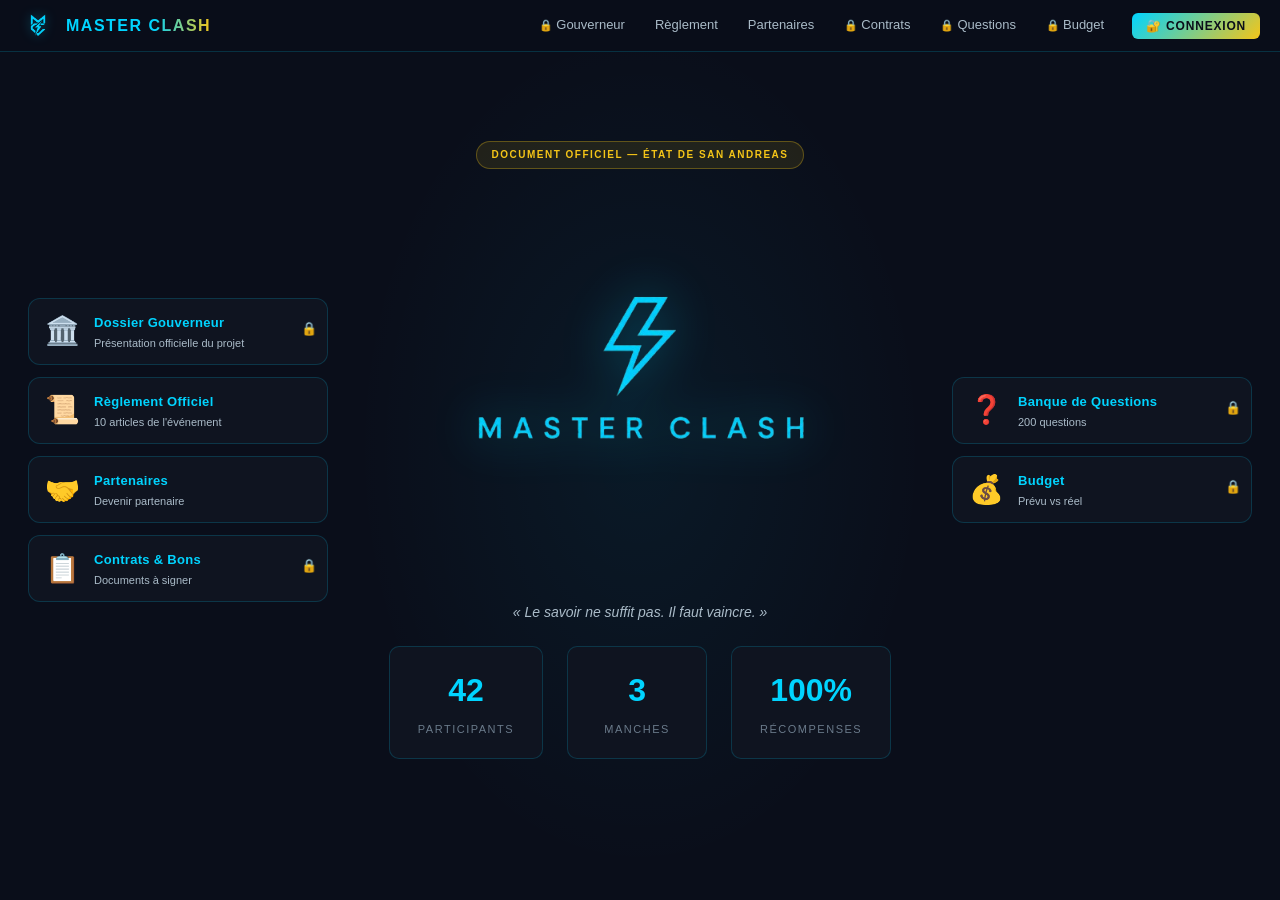
==== index.html @ 02a57318 "feat(firebase): messagerie temps réel via Firestore - firebase-sync.js : helper générique réutilisab" ====
<!DOCTYPE html>
<html lang="fr">
<head>
<meta charset="UTF-8">
<meta name="viewport" content="width=device-width, initial-scale=1.0">
<title>Accueil — MASTER CLASH</title>
<link rel="preconnect" href="https://fonts.googleapis.com">
<link rel="preconnect" href="https://fonts.gstatic.com" crossorigin>
<link href="https://fonts.googleapis.com/css2?family=Montserrat:wght@400;600;700;800&display=swap" rel="stylesheet">
<script src="https://cdnjs.cloudflare.com/ajax/libs/html2canvas/1.4.1/html2canvas.min.js"></script>
<script src="https://cdnjs.cloudflare.com/ajax/libs/jspdf/2.5.1/jspdf.umd.min.js"></script>
<script src="https://cdn.jsdelivr.net/npm/qrcode-generator@1.4.4/qrcode.min.js"></script>
<link rel="stylesheet" href="assets/style.css">
<link rel="icon" type="image/png" sizes="32x32" href="assets/favicon-32x32.png">
<link rel="icon" type="image/png" sizes="16x16" href="assets/favicon-16x16.png">
<link rel="apple-touch-icon" sizes="180x180" href="assets/apple-touch-icon.png">
<link rel="manifest" href="assets/site.webmanifest">
<link rel="shortcut icon" href="assets/favicon.ico">
<script src="https://www.gstatic.com/firebasejs/10.7.1/firebase-app-compat.js"></script>
<script src="https://www.gstatic.com/firebasejs/10.7.1/firebase-firestore-compat.js"></script>
<script src="https://www.gstatic.com/firebasejs/10.7.1/firebase-auth-compat.js"></script>
<script src="assets/firebase-init.js"></script>
<script src="assets/firebase-data.js"></script>
<script src="assets/firebase-sync.js"></script>
<script src="assets/firebase-users.js"></script>
<script src="assets/firebase-messages.js"></script>
</head>
<body data-page="home">
<nav class="nav">
  <a class="nav-logo" href="index.html"><img src="assets/logo-mc.png" alt="Master Clash" class="nav-logo-img"><span class="nav-logo-text">MASTER CLASH</span></a>
  <div class="nav-links">
    <a href="gouverneur.html" class="locked-link" data-section="gouv"><span class="lock-icon">🔒</span>Gouverneur</a>
    <a href="reglement.html">Règlement</a>
    <a href="partenaires.html">Partenaires</a>
    <a href="contrats.html" class="locked-link" data-section="contrats"><span class="lock-icon">🔒</span>Contrats</a>
    <a href="questions.html" class="locked-link" data-section="ques"><span class="lock-icon">🔒</span>Questions</a>
    <a href="budget.html" class="locked-link" data-section="budget"><span class="lock-icon">🔒</span>Budget</a>
    <a href="participants.html" id="nav-participants-link" style="display:none">🎯 Participants</a>
    <a href="profil.html" id="nav-profil-link" style="display:none">👤 Mon profil</a>
    <a href="admin.html" class="locked-link" data-section="admin"><span class="lock-icon">🔧</span>Admin</a>
  </div>
  <div class="nav-user" id="nav-user">
    <button class="nav-msg-btn" id="nav-msg-btn" onclick="openMessageModal()" style="display:none" title="Contacter l'organisateur">📨</button><div class="nav-notif-wrap" id="nav-notif-wrap" style="display:none"><button class="nav-bell" id="nav-bell" onclick="toggleNotifs(event)">🔔<span class="nav-notif-count" id="nav-notif-count">0</span></button><div class="nav-notif-dropdown" id="nav-notif-dropdown"><div class="nav-notif-head"><strong>Notifications</strong><button class="nav-notif-mark" onclick="markAllNotifsRead()">✓ Tout marquer lu</button></div><div class="nav-notif-list" id="nav-notif-list"></div></div></div><button class="nav-login-btn" id="nav-login-btn" onclick="openLoginModal()">🔐 Connexion</button>
    <div class="nav-user-box" id="nav-user-box" style="display:none">
      <img class="nav-avatar" id="nav-avatar" src="" alt="">
      <div class="nav-user-text">
        <div class="nav-username" id="nav-username"></div>
        <div class="nav-userrole" id="nav-userrole"></div>
      </div>
      <button class="nav-logout-btn" onclick="doLogout()" title="Déconnexion">⏻</button>
    </div>
  </div>
</nav>
<main class="home-3col" id="top">
  <aside class="home-side home-side-left">
    <a href="gouverneur.html" class="home-card home-card-h" data-perm="gouv">
      <div class="home-card-icon">🏛️</div>
      <div class="home-card-text">
        <div class="home-card-title">Dossier Gouverneur</div>
        <div class="home-card-desc">Présentation officielle du projet</div>
      </div>
      <div class="home-card-lock" style="display:none">🔒</div>
    </a>
    <a href="reglement.html" class="home-card home-card-h">
      <div class="home-card-icon">📜</div>
      <div class="home-card-text">
        <div class="home-card-title">Règlement Officiel</div>
        <div class="home-card-desc">10 articles de l'événement</div>
      </div>
    </a>
    <a href="partenaires.html" class="home-card home-card-h">
      <div class="home-card-icon">🤝</div>
      <div class="home-card-text">
        <div class="home-card-title">Partenaires</div>
        <div class="home-card-desc">Devenir partenaire</div>
      </div>
    </a>
    <a href="contrats.html" class="home-card home-card-h" data-perm="contrats">
      <div class="home-card-icon">📋</div>
      <div class="home-card-text">
        <div class="home-card-title">Contrats &amp; Bons</div>
        <div class="home-card-desc">Documents à signer</div>
      </div>
      <div class="home-card-lock" style="display:none">🔒</div>
    </a>
  </aside>

  <div class="home-center">
    <div class="hero-badge">Document officiel — État de San Andreas</div>
    <h1 class="hero-wordmark"><img src="assets/logo-wordmark.png" alt="MASTER CLASH"></h1>
    <div class="hero-tagline">« Le savoir ne suffit pas. Il faut vaincre. »</div>
    <div class="hero-stats">
      <div class="stat"><span class="stat-value">42</span><span class="stat-label">Participants</span></div>
      <div class="stat"><span class="stat-value">3</span><span class="stat-label">Manches</span></div>
      <div class="stat"><span class="stat-value">100%</span><span class="stat-label">Récompenses</span></div>
    </div>
  </div>

  <aside class="home-side home-side-right">
    <a href="questions.html" class="home-card home-card-h" data-perm="ques">
      <div class="home-card-icon">❓</div>
      <div class="home-card-text">
        <div class="home-card-title">Banque de Questions</div>
        <div class="home-card-desc">200 questions</div>
      </div>
      <div class="home-card-lock" style="display:none">🔒</div>
    </a>
    <a href="budget.html" class="home-card home-card-h" data-perm="budget">
      <div class="home-card-icon">💰</div>
      <div class="home-card-text">
        <div class="home-card-title">Budget</div>
        <div class="home-card-desc">Prévu vs réel</div>
      </div>
      <div class="home-card-lock" style="display:none">🔒</div>
    </a>
    <a href="participants.html" class="home-card home-card-h" id="home-card-participants" style="display:none">
      <div class="home-card-icon">🎯</div>
      <div class="home-card-text">
        <div class="home-card-title">Participants</div>
        <div class="home-card-desc">Inscriptions &amp; tirage</div>
      </div>
    </a>
    <a href="profil.html" class="home-card home-card-h" id="home-card-profil" style="display:none">
      <div class="home-card-icon">👤</div>
      <div class="home-card-text">
        <div class="home-card-title">Mon profil</div>
        <div class="home-card-desc">Infos &amp; mes contrats</div>
      </div>
    </a>
    <a href="admin.html" class="home-card home-card-h home-card-admin" id="home-card-admin" style="display:none">
      <div class="home-card-icon">🔧</div>
      <div class="home-card-text">
        <div class="home-card-title">Administration</div>
        <div class="home-card-desc">Gestion système</div>
      </div>
    </a>
  </aside>
</main>

<!-- ===== ZONE IMPRESSION (pour contrats validés) ===== -->
<div id="print-area"></div>

<!-- ===== MODAL VIEW (contrat validé) ===== -->
<div class="modal-overlay modal-view" id="view-modal">
  <div class="modal-view-box">
    <div class="modal-view-head">
      <h3 id="view-modal-title">Contrat</h3>
      <div id="view-modal-actions" style="display:flex;gap:6px;flex-wrap:wrap"></div>
    </div>
    <div class="modal-view-content" id="view-modal-content"></div>
  </div>
</div>

<!-- ===== MODAL LOGIN ===== -->
<div class="modal-overlay" id="login-modal">
  <div class="modal" style="max-width:440px">
    <div class="modal-logo"><img src="assets/logo-mc.png" alt="Master Clash"></div>
    <div class="modal-sub">Connexion partenaire</div>
    <h3>Identifiez-vous</h3>
    <p>Saisissez vos identifiants fournis par l'organisateur.</p>
    <form id="login-form" onsubmit="return false" style="text-align:left">
      <label class="auth-label">Nom d'utilisateur</label>
      <input type="text" id="login-username" placeholder="ex: vinewood" autocomplete="off" class="auth-input">
      <label class="auth-label">Mot de passe</label>
      <input type="password" id="login-password" placeholder="••••••••" autocomplete="off" class="auth-input">
      <div class="modal-error" id="login-error"></div>
      <div class="modal-actions">
        <button type="button" class="modal-btn modal-btn-secondary" onclick="closeLoginModal()">Annuler</button>
        <button type="submit" class="modal-btn modal-btn-primary" onclick="doLogin()">Se connecter</button>
      </div>
    </form>
    <div style="margin-top:14px;text-align:center">
      <a href="#" onclick="closeLoginModal();openForgotModal();return false" style="color:#aabbc8;font-size:12px;text-decoration:underline">🔐 Mot de passe oublié ?</a>
    </div>
    <div style="margin-top:14px;padding-top:14px;border-top:1px solid rgba(0,212,255,.15);text-align:center;color:#aabbc8;font-size:13px">
      Pas encore inscrit ?
      <a href="#" onclick="closeLoginModal();openRegisterModal();return false" style="color:#f5c518;font-weight:700;text-decoration:underline;margin-left:6px">Créer un compte</a>
    </div>
  </div>
</div>

<!-- ===== MODAL MOT DE PASSE OUBLIÉ ===== -->
<div class="modal-overlay" id="forgot-modal">
  <div class="modal" style="max-width:460px;text-align:left">
    <div class="modal-logo" style="text-align:center"><img src="assets/logo-mc.png" alt="Master Clash"></div>
    <div class="modal-sub" style="text-align:center">Mot de passe oublié</div>
    <h3 style="text-align:center" id="forgot-title">Étape 1/3</h3>
    <div id="forgot-step-1">
      <p style="text-align:center;color:#aabbc8">Saisissez votre nom d'utilisateur pour récupérer votre mot de passe.</p>
      <label class="auth-label">Nom d'utilisateur</label>
      <input type="text" id="forgot-username" placeholder="ex: vinewood" autocomplete="off" class="auth-input">
    </div>
    <div id="forgot-step-2" style="display:none">
      <p style="text-align:center;color:#aabbc8">Répondez à votre question secrète :</p>
      <div id="forgot-question-display" style="background:#141926;padding:12px;border-radius:8px;border-left:3px solid #f5c518;color:#f5c518;font-style:italic;margin-bottom:12px"></div>
      <label class="auth-label">Votre réponse</label>
      <input type="text" id="forgot-answer" placeholder="Réponse à la question" autocomplete="off" class="auth-input">
    </div>
    <div id="forgot-step-3" style="display:none">
      <p style="text-align:center;color:#00e676">✓ Question vérifiée. Définissez votre nouveau mot de passe :</p>
      <label class="auth-label">Nouveau mot de passe</label>
      <input type="password" id="forgot-newpwd" placeholder="••••••••" autocomplete="off" class="auth-input">
      <label class="auth-label">Confirmer</label>
      <input type="password" id="forgot-newpwd2" placeholder="••••••••" autocomplete="off" class="auth-input">
    </div>
    <div class="modal-error" id="forgot-error"></div>
    <div class="modal-actions">
      <button type="button" class="modal-btn modal-btn-secondary" onclick="closeForgotModal()">Annuler</button>
      <button type="button" class="modal-btn modal-btn-primary" id="forgot-next-btn" onclick="forgotNext()">Continuer →</button>
    </div>
  </div>
</div>

<!-- ===== MODAL INSCRIPTION (auto-inscription partenaire) ===== -->
<div class="modal-overlay" id="register-modal" style="align-items:flex-start;padding:30px 20px;overflow-y:auto">
  <div class="modal" style="max-width:480px;text-align:left">
    <div class="modal-logo" style="text-align:center"><img src="assets/logo-mc.png" alt="Master Clash"></div>
    <div class="modal-sub" style="text-align:center">Inscription partenaire</div>
    <h3 style="text-align:center">Créer mon compte</h3>
    <p style="text-align:center;color:#aabbc8">Renseignez les infos de votre entreprise. Votre compte aura accès au Règlement, aux Partenaires et aux Contrats. Pour des droits supplémentaires, contactez l'organisateur.</p>
    <form id="register-form" onsubmit="return false">
      <label class="auth-label">Nom d'utilisateur (login)</label>
      <input type="text" id="reg-username" placeholder="ex: vinewood" autocomplete="off" class="auth-input">
      <label class="auth-label">Nom de l'entreprise / affiché</label>
      <input type="text" id="reg-displayname" placeholder="ex: Vinewood Salon" autocomplete="off" class="auth-input">
      <label class="auth-label">Mot de passe</label>
      <input type="password" id="reg-password" placeholder="••••••••" autocomplete="off" class="auth-input">
      <label class="auth-label">Confirmer le mot de passe</label>
      <input type="password" id="reg-password2" placeholder="••••••••" autocomplete="off" class="auth-input">
      <label class="auth-label">Avatar (logo entreprise — optionnel)</label>
      <div class="avatar-row">
        <img id="reg-avatar-preview" class="avatar-preview" src="" alt="">
        <input type="file" id="reg-avatar-file" accept="image/*" style="display:none" onchange="handleRegAvatarUpload(event)">
        <button type="button" class="modal-btn modal-btn-secondary" onclick="document.getElementById('reg-avatar-file').click()">📷 Choisir une image</button>
      </div>
      <label class="auth-label">🔐 Question secrète (pour récupérer votre mot de passe)</label>
      <select id="reg-secret-question" class="auth-input">
        <option value="">— Choisissez une question —</option>
        <option value="pet">Quel est le nom de votre premier animal de compagnie ?</option>
        <option value="mother">Quel est le nom de jeune fille de votre mère ?</option>
        <option value="city">Dans quelle ville êtes-vous né(e) ?</option>
        <option value="friend">Quel est le nom de votre meilleur ami d'enfance ?</option>
        <option value="color">Quelle est votre couleur préférée ?</option>
        <option value="car">Quel est le modèle de votre première voiture ?</option>
        <option value="school">Quel était le nom de votre école primaire ?</option>
      </select>
      <label class="auth-label">Réponse (sensible à la casse)</label>
      <input type="text" id="reg-secret-answer" placeholder="Votre réponse" autocomplete="off" class="auth-input">
      <div class="modal-error" id="register-error"></div>
      <div class="modal-actions">
        <button type="button" class="modal-btn modal-btn-secondary" onclick="closeRegisterModal()">Annuler</button>
        <button type="submit" class="modal-btn modal-btn-primary" onclick="doRegister()">Créer le compte</button>
      </div>
    </form>
    <div style="margin-top:14px;padding-top:12px;border-top:1px solid rgba(0,212,255,.15);text-align:center;color:#aabbc8;font-size:12px">
      Déjà inscrit ?
      <a href="#" onclick="closeRegisterModal();openLoginModal();return false" style="color:#00d4ff;font-weight:700;text-decoration:underline;margin-left:6px">Se connecter</a>
    </div>
  </div>
</div>

<!-- ===== MODAL UTILISATEUR (création/édition par admin) ===== -->
<div class="modal-overlay" id="user-modal" style="align-items:flex-start;padding:30px 20px;overflow-y:auto">
  <div class="modal" style="max-width:520px;text-align:left">
    <div class="modal-logo" style="text-align:center"><img src="assets/logo-mc.png" alt="Master Clash"></div>
    <div class="modal-sub" style="text-align:center" id="user-modal-sub">Créer un utilisateur</div>
    <h3 id="user-modal-title" style="text-align:center">Nouvel utilisateur</h3>
    <form id="user-form" onsubmit="return false">
      <label class="auth-label">Nom d'utilisateur (login)</label>
      <input type="text" id="user-username" placeholder="ex: vinewood" autocomplete="off" class="auth-input">
      <label class="auth-label">Nom affiché (entreprise / personne)</label>
      <input type="text" id="user-displayname" placeholder="ex: Vinewood Salon" autocomplete="off" class="auth-input">
      <label class="auth-label" id="user-pw-label">Mot de passe</label>
      <div style="display:flex;gap:6px;align-items:stretch">
        <input type="text" id="user-password" placeholder="Mot de passe (visible)" autocomplete="off" class="auth-input" style="flex:1">
        <button type="button" class="modal-btn modal-btn-secondary" style="padding:0 14px;flex:0" onclick="generateRandomPassword()" title="Générer un nouveau mot de passe aléatoire">🎲 Générer</button>
      </div>
      <label class="auth-label">Avatar (image au choix)</label>
      <div class="avatar-row">
        <img id="user-avatar-preview" class="avatar-preview" src="" alt="">
        <input type="file" id="user-avatar-file" accept="image/*" style="display:none" onchange="handleAvatarUpload(event)">
        <button type="button" class="modal-btn modal-btn-secondary" onclick="document.getElementById('user-avatar-file').click()">📷 Choisir une image</button>
        <button type="button" class="modal-btn modal-btn-secondary" onclick="clearAvatarPreview()">✕</button>
      </div>
      <label class="auth-label">Rôle &amp; permissions</label>
      <div style="background:#141926;padding:12px;border-radius:8px;border:1px solid rgba(0,212,255,.15)">
        <label class="perm-line"><input type="checkbox" id="user-isadmin"> <strong style="color:#f5c518">👑 Compte ADMIN (tous les droits)</strong></label>
        <div style="margin:10px 0 6px;font-size:11px;color:#6a7a8a;text-transform:uppercase;letter-spacing:1px">Sections accessibles</div>
        <label class="perm-line"><input type="checkbox" class="perm-cb" data-perm="regl" checked> Règlement</label>
        <label class="perm-line"><input type="checkbox" class="perm-cb" data-perm="part" checked> Partenaires</label>
        <label class="perm-line"><input type="checkbox" class="perm-cb" data-perm="contrats" checked> Contrats (consultation &amp; signature)</label>
        <label class="perm-line"><input type="checkbox" class="perm-cb" data-perm="gouv"> Dossier Gouverneur</label>
        <label class="perm-line"><input type="checkbox" class="perm-cb" data-perm="ques"> Banque de Questions</label>
        <label class="perm-line"><input type="checkbox" class="perm-cb" data-perm="budget"> Budget</label>
        <label class="perm-line"><input type="checkbox" class="perm-cb" data-perm="bons"> Bons Officiels</label>
        <div style="margin:10px 0 6px;font-size:11px;color:#6a7a8a;text-transform:uppercase;letter-spacing:1px">Actions privilégiées</div>
        <label class="perm-line"><input type="checkbox" class="perm-cb" data-perm="validate"> Valider les contrats (signature organisateur)</label>
        <label class="perm-line"><input type="checkbox" class="perm-cb" data-perm="all_contracts"> Voir TOUS les contrats des partenaires</label>
        <label class="perm-line"><input type="checkbox" class="perm-cb" data-perm="print"> Imprimer / télécharger PNG</label>
      </div>
      <div class="modal-error" id="user-error"></div>
      <div class="modal-actions">
        <button type="button" class="modal-btn modal-btn-secondary" onclick="closeUserModal()">Annuler</button>
        <button type="submit" class="modal-btn modal-btn-primary" onclick="saveUserFromModal()">Enregistrer</button>
      </div>
    </form>
  </div>
</div>

<!-- ===== MODAL PARTICIPANT (création/édition) ===== -->
<div class="modal-overlay" id="participant-modal" style="align-items:flex-start;padding:30px 20px;overflow-y:auto">
  <div class="modal" style="max-width:520px;text-align:left">
    <div class="modal-logo" style="text-align:center"><img src="assets/logo-mc.png" alt="Master Clash"></div>
    <div class="modal-sub" style="text-align:center" id="part-modal-sub">Inscription au quiz</div>
    <h3 style="text-align:center" id="part-modal-title">Nouveau participant</h3>
    <p style="text-align:center;color:#aabbc8;font-size:13px">Renseignez vos informations <strong style="color:#f5c518">in-game</strong>. Aucune information IRL n'est demandée — immersion totale.</p>

    <label class="auth-label">🎮 ID en jeu</label>
    <input type="text" id="part-ingameid" class="auth-input" placeholder="ex: 1234" autocomplete="off">
    <div style="display:flex;gap:10px;flex-wrap:wrap">
      <div style="flex:1;min-width:160px">
        <label class="auth-label">Prénom (in-game)</label>
        <input type="text" id="part-firstname" class="auth-input" placeholder="Prénom RP" autocomplete="off">
      </div>
      <div style="flex:1;min-width:160px">
        <label class="auth-label">Nom (in-game)</label>
        <input type="text" id="part-lastname" class="auth-input" placeholder="Nom RP" autocomplete="off">
      </div>
    </div>
    <label class="auth-label">📞 Téléphone (in-game) <span style="color:#6a7a8a;font-weight:400;text-transform:none;letter-spacing:0">— format obligatoire : XXX-XXXX</span></label>
    <input type="text" id="part-phone" class="auth-input" placeholder="123-4567" autocomplete="off" maxlength="8">
    <label class="auth-label">💳 IBAN (in-game) — pour récompenses</label>
    <input type="text" id="part-iban" class="auth-input" placeholder="ex: FR76..." autocomplete="off">

    <div id="part-admin-section" style="display:none;margin-top:14px;padding-top:14px;border-top:1px solid rgba(0,212,255,.15)">
      <label class="auth-label">⚙ Statut (admin uniquement)</label>
      <select id="part-status" class="auth-input">
        <option value="pending">⏳ En attente de validation</option>
        <option value="confirmed">✓ Confirmé (tirable)</option>
        <option value="absent">✕ Absent</option>
        <option value="qualified">🏆 Qualifié</option>
      </select>
      <label class="auth-label">📝 Notes (admin)</label>
      <textarea id="part-notes" class="auth-input" placeholder="Notes internes..." style="min-height:60px;resize:vertical;font-family:inherit"></textarea>
    </div>
    <div class="modal-error" id="part-error"></div>
    <div class="modal-actions">
      <button type="button" class="modal-btn modal-btn-secondary" onclick="closeParticipantModal()">Annuler</button>
      <button type="button" class="modal-btn modal-btn-primary" onclick="saveParticipant()">Valider mon inscription</button>
    </div>
  </div>
</div>

<!-- ===== MODAL MESSAGERIE ===== -->
<div class="modal-overlay" id="message-modal" style="align-items:flex-start;padding:30px 20px;overflow-y:auto">
  <div class="modal" style="max-width:520px;text-align:left">
    <div class="modal-logo" style="text-align:center"><img src="assets/logo-mc.png" alt="Master Clash"></div>
    <div class="modal-sub" style="text-align:center">Contacter l'organisateur</div>
    <h3 style="text-align:center">📨 Nouveau message</h3>
    <p style="text-align:center;color:#aabbc8;font-size:13px">Posez votre question ou faites une demande à BoulaTV.</p>
    <label class="auth-label">Sujet</label>
    <input type="text" id="msg-subject" placeholder="ex: Question sur mon contrat" autocomplete="off" class="auth-input">
    <label class="auth-label">Message</label>
    <textarea id="msg-body" placeholder="Tapez votre message..." class="auth-input" style="min-height:120px;resize:vertical;font-family:inherit"></textarea>
    <div class="modal-error" id="msg-error"></div>
    <div class="modal-actions">
      <button type="button" class="modal-btn modal-btn-secondary" onclick="closeMessageModal()">Annuler</button>
      <button type="button" class="modal-btn modal-btn-primary" onclick="sendMessage()">📨 Envoyer</button>
    </div>
  </div>
</div>

<!-- ===== MODAL BOÎTE DE RÉCEPTION (liste threads) ===== -->
<div class="modal-overlay" id="inbox-modal" style="align-items:flex-start;padding:30px 20px;overflow-y:auto">
  <div class="modal" style="max-width:600px;text-align:left">
    <div class="modal-logo" style="text-align:center"><img src="assets/logo-mc.png" alt="Master Clash"></div>
    <div class="modal-sub" style="text-align:center">📬 Messagerie</div>
    <h3 style="text-align:center">Mes conversations</h3>
    <div id="inbox-list" style="max-height:50vh;overflow-y:auto;margin:14px 0"></div>
    <div class="modal-actions">
      <button type="button" class="modal-btn modal-btn-secondary" onclick="closeInboxModal()">Fermer</button>
      <button type="button" class="modal-btn modal-btn-primary" id="inbox-new-btn" onclick="closeInboxModal();openComposeModal()">📨 Nouveau message</button>
    </div>
  </div>
</div>

<!-- ===== MODAL CONVERSATION (thread bidirectionnel) ===== -->
<div class="modal-overlay" id="msg-view-modal" style="align-items:flex-start;padding:30px 20px;overflow-y:auto">
  <div class="modal" style="max-width:620px;text-align:left">
    <div class="modal-logo" style="text-align:center"><img src="assets/logo-mc.png" alt="Master Clash"></div>
    <div class="modal-sub" style="text-align:center" id="msg-view-from">Conversation</div>
    <h3 style="text-align:center" id="msg-view-subject">Sujet</h3>
    <p style="color:#6a7a8a;font-size:11px;text-align:center;letter-spacing:1px;margin-bottom:14px" id="msg-view-date"></p>
    <div id="msg-view-body" style="background:#0f1420;padding:16px;border-radius:8px;border:1px solid rgba(0,212,255,.15);max-height:45vh;overflow-y:auto;margin-bottom:12px"></div>
    <label class="auth-label">✍ Votre réponse</label>
    <textarea id="msg-reply-body" class="auth-input" placeholder="Tapez votre réponse..." style="min-height:80px;resize:vertical;font-family:inherit"></textarea>
    <div class="modal-error" id="msg-reply-error"></div>
    <div class="modal-actions">
      <button type="button" class="modal-btn modal-btn-secondary" onclick="closeMsgViewModal()">Fermer</button>
      <button type="button" class="modal-btn modal-btn-primary" onclick="sendReply()">📨 Envoyer la réponse</button>
    </div>
  </div>
</div>
</div>

<!-- ===== MODAL QR CODE ===== -->
<div class="modal-overlay" id="qr-modal">
  <div class="modal" style="max-width:380px">
    <div class="modal-logo"><img src="assets/logo-mc.png" alt="Master Clash"></div>
    <div class="modal-sub">Contrat à scanner</div>
    <h3 id="qr-modal-title">QR Code du contrat</h3>
    <div id="qr-modal-canvas" style="display:flex;justify-content:center;background:#fff;padding:18px;border-radius:10px;margin:12px 0"></div>
    <p id="qr-modal-url" style="font-size:11px;color:#aabbc8;word-break:break-all;font-family:monospace;text-align:center;background:#141926;padding:8px;border-radius:6px;border:1px solid rgba(0,212,255,.18)"></p>
    <div class="modal-actions">
      <button type="button" class="modal-btn modal-btn-secondary" onclick="closeQrModal()">Fermer</button>
      <button type="button" class="modal-btn modal-btn-primary" onclick="downloadQrPng()">⬇ Télécharger PNG</button>
    </div>
  </div>
</div>

<!-- ===== MODE PRÉSENTATION PLEIN ÉCRAN ===== -->
<div class="present-overlay" id="present-overlay">
  <div class="present-bar">
    <div class="present-bar-title">
      <div class="pbt-icon" id="present-icon">📄</div>
      <div class="pbt-text">
        <strong id="present-title">Contrat</strong>
        <span id="present-subtitle">Mode présentation</span>
      </div>
    </div>
    <div class="present-bar-actions">
      <button class="present-close" onclick="closePresent()">✕ Quitter</button>
    </div>
  </div>
  <div class="present-content" id="present-content"></div>
</div>

<!-- ===== MODAL DIALOGUE UNIVERSEL (alert/confirm/prompt custom) ===== -->
<div class="modal-overlay" id="dlg-modal">
  <div class="modal" style="max-width:460px">
    <div class="modal-logo" id="dlg-icon"><img src="assets/logo-mc.png" alt="Master Clash"></div>
    <div class="modal-sub" id="dlg-title">Information</div>
    <p id="dlg-msg" style="white-space:pre-wrap"></p>
    <input type="text" id="dlg-input" style="display:none;width:100%;padding:12px 14px;background:#141926;border:1px solid rgba(0,212,255,.3);border-radius:8px;color:#dce4f0;font-size:16px;font-family:inherit;letter-spacing:1.5px;text-align:center;outline:none;margin-bottom:6px" autocomplete="off">
    <div class="modal-error" id="dlg-error"></div>
    <div class="modal-actions">
      <button type="button" class="modal-btn modal-btn-secondary" id="dlg-cancel">Annuler</button>
      <button type="button" class="modal-btn modal-btn-primary" id="dlg-ok">Valider</button>
    </div>
  </div>
</div>

<!-- ===== MODAL CODE ===== -->
<div class="modal-overlay" id="mc-modal">
  <div class="modal" role="dialog" aria-modal="true" aria-labelledby="mc-modal-title">
    <div class="modal-logo"><img src="assets/logo-mc.png" alt="Master Clash"></div>
    <div class="modal-sub">Accès restreint</div>
    <h3 id="mc-modal-title">Code requis</h3>
    <p>Cette section est protégée. Saisissez le code d'accès pour continuer.</p>
    <form id="mc-code-form" onsubmit="return false">
      <input type="password" id="mc-code-input" placeholder="••••••••" autocomplete="off" maxlength="32" inputmode="text">
      <div class="modal-error" id="mc-code-error"></div>
      <div class="modal-actions">
        <button type="button" class="modal-btn modal-btn-secondary" id="mc-code-cancel">Annuler</button>
        <button type="submit" class="modal-btn modal-btn-primary" id="mc-code-submit">Accéder</button>
      </div>
    </form>
  </div>
</div>

<script src="assets/default_templates.js"></script>
<script src="assets/app.js"></script>
</body>
</html>
---- assets/style.css ----
*{box-sizing:border-box;margin:0;padding:0}
html{scroll-behavior:smooth;scroll-padding-top:60px}
body{font-family:'Segoe UI',Tahoma,sans-serif;background:#0a0e1a;color:#dce4f0;line-height:1.6;font-size:15px;-webkit-font-smoothing:antialiased}
a{color:#00d4ff;text-decoration:none}
a:hover{color:#f5c518}

/* NAV */
.nav{position:fixed;top:0;left:0;right:0;min-height:52px;background:rgba(10,14,26,.88);backdrop-filter:blur(10px);-webkit-backdrop-filter:blur(10px);border-bottom:1px solid rgba(0,212,255,.18);z-index:1000;display:flex;align-items:center;padding:0 20px;gap:10px;flex-wrap:wrap}
.nav-logo{display:flex;align-items:center;gap:10px;text-decoration:none;font-weight:700;color:#00d4ff;font-size:16px;margin-right:auto;letter-spacing:1.5px;cursor:pointer;transition:opacity .2s}
.nav-logo:hover{opacity:.85;color:#00d4ff}
.nav-logo span{color:#f5c518}
.nav-logo-img{height:36px;width:auto;display:block;filter:drop-shadow(0 0 6px rgba(0,212,255,.35));transition:filter .2s,transform .2s}
.nav-logo:hover .nav-logo-img{filter:drop-shadow(0 0 10px rgba(0,212,255,.7));transform:scale(1.05)}
.nav-logo-text{font-weight:800;background:linear-gradient(90deg,#00d4ff 0%,#00d4ff 60%,#f5c518 100%);-webkit-background-clip:text;background-clip:text;color:transparent;-webkit-text-fill-color:transparent}
.nav-links{display:flex;gap:6px;flex-wrap:wrap}
.nav-links a{padding:7px 12px;border-radius:6px;font-size:13px;color:#aabbc8;font-weight:500;transition:all .2s}
.nav-links a:hover{background:rgba(0,212,255,.1);color:#00d4ff}
.admin-notif-badge{display:inline-block;background:#ff4757;color:#fff;font-size:10px;font-weight:800;padding:2px 7px;border-radius:10px;margin-left:6px;min-width:18px;text-align:center;animation:notif-pulse 2s ease-in-out infinite}
@keyframes notif-pulse{0%,100%{box-shadow:0 0 0 0 rgba(255,71,87,.6)}50%{box-shadow:0 0 0 6px rgba(255,71,87,0)}}
.nav-user{display:flex;align-items:center;gap:8px;margin-left:6px}
.nav-login-btn{padding:6px 14px;background:linear-gradient(135deg,#00d4ff 0%,#f5c518 100%);color:#0a0e1a;border:none;border-radius:6px;font-weight:700;font-size:12px;letter-spacing:.8px;cursor:pointer;font-family:inherit;text-transform:uppercase}
.nav-login-btn:hover{transform:translateY(-1px);box-shadow:0 4px 12px rgba(0,212,255,.35)}
.nav-user-box{display:flex;align-items:center;gap:8px;background:#141926;border:1px solid rgba(0,212,255,.25);border-radius:30px;padding:4px 10px 4px 4px}
.nav-avatar{width:32px;height:32px;border-radius:50%;object-fit:cover;background:#0f1420;border:1px solid rgba(0,212,255,.4)}
.nav-user-text{display:flex;flex-direction:column;line-height:1.1}
.nav-username{color:#dce4f0;font-size:12px;font-weight:700}
.nav-userrole{color:#6a7a8a;font-size:9px;text-transform:uppercase;letter-spacing:.8px}
.nav-userrole.admin{color:#f5c518}
.nav-logout-btn{width:26px;height:26px;border-radius:50%;background:transparent;border:1px solid rgba(255,71,87,.4);color:#ff4757;cursor:pointer;font-size:14px;font-family:inherit;font-weight:700;padding:0;display:flex;align-items:center;justify-content:center}
.nav-logout-btn:hover{background:rgba(255,71,87,.15);border-color:#ff4757}

/* AUTH inputs */
.auth-label{display:block;font-size:11px;color:#aabbc8;text-transform:uppercase;letter-spacing:1px;margin:14px 0 4px;font-weight:600}
.auth-input{width:100%;padding:10px 14px;background:#141926;border:1px solid rgba(0,212,255,.25);border-radius:8px;color:#dce4f0;font-size:14px;font-family:inherit;outline:none;box-sizing:border-box}
.auth-input:focus{border-color:#00d4ff;box-shadow:0 0 0 3px rgba(0,212,255,.15)}
.avatar-row{display:flex;align-items:center;gap:10px;margin-top:6px;flex-wrap:wrap}
.avatar-preview{width:60px;height:60px;border-radius:50%;object-fit:cover;background:#141926;border:2px dashed rgba(0,212,255,.3)}
.perm-line{display:flex;align-items:center;gap:8px;font-size:13px;color:#dce4f0;cursor:pointer;padding:5px 0;font-family:inherit}
.perm-line input[type=checkbox]{width:16px;height:16px;cursor:pointer;accent-color:#00d4ff}

/* USERS LIST (admin) */
.users-list{display:flex;flex-direction:column;gap:10px}
.user-item{display:flex;align-items:center;gap:12px;background:#141926;border:1px solid rgba(0,212,255,.18);border-radius:10px;padding:12px}
.user-item.admin-item{border-left:3px solid #f5c518}
.user-item-avatar{width:44px;height:44px;border-radius:50%;object-fit:cover;background:#0f1420;border:1px solid rgba(0,212,255,.4);flex-shrink:0}
.user-item-info{flex:1;min-width:0}
.user-item-name{font-weight:700;color:#dce4f0;font-size:14px}
.user-item-login{color:#6a7a8a;font-size:11px;letter-spacing:.5px;font-family:'Courier New',monospace}
.user-item-perms{font-size:10px;color:#00d4ff;margin-top:3px;letter-spacing:.3px}
.user-item-perms.admin{color:#f5c518;font-weight:700}
.user-item-actions{display:flex;gap:5px;flex-wrap:wrap}
.user-item-btn{padding:5px 9px;border-radius:5px;font-size:10px;font-weight:700;letter-spacing:.5px;cursor:pointer;font-family:inherit;text-transform:uppercase;border:1px solid;background:transparent}
.user-item-btn.edit{color:#00d4ff;border-color:rgba(0,212,255,.4)}
.user-item-btn.edit:hover{background:rgba(0,212,255,.12)}
.user-item-btn.del{color:#ff4757;border-color:rgba(255,71,87,.4)}
.user-item-btn.del:hover{background:rgba(255,71,87,.12)}

@media(max-width:900px){
  .nav-user{margin-left:0;justify-content:center;width:100%;border-top:1px solid rgba(0,212,255,.1);padding-top:6px}
}

/* HERO */
.hero{padding:100px 20px 60px;text-align:center;background:radial-gradient(ellipse at center,rgba(0,212,255,.08) 0%,transparent 70%);border-bottom:1px solid rgba(0,212,255,.12)}
.hero-badge{display:inline-block;padding:6px 14px;background:rgba(245,197,24,.1);border:1px solid rgba(245,197,24,.3);border-radius:20px;font-size:11px;color:#f5c518;letter-spacing:1.5px;text-transform:uppercase;margin-bottom:24px;font-weight:600}
.hero h1{font-size:clamp(36px,8vw,72px);font-weight:800;letter-spacing:3px;margin-bottom:16px;background:linear-gradient(135deg,#00d4ff 0%,#f5c518 100%);-webkit-background-clip:text;background-clip:text;-webkit-text-fill-color:transparent;color:transparent}
.hero-wordmark{margin:0 0 20px;text-align:center;line-height:0}
.hero-wordmark img{max-width:min(640px,90%);width:100%;height:auto;filter:drop-shadow(0 0 24px rgba(0,212,255,.35))}
.hero-tagline{color:#aabbc8;font-size:18px;font-style:italic;margin-bottom:40px}
.hero-stats{display:flex;justify-content:center;gap:30px;flex-wrap:wrap}
.stat{padding:18px 28px;background:#0f1420;border:1px solid rgba(0,212,255,.18);border-radius:10px;min-width:140px}
.stat-value{font-size:32px;font-weight:700;color:#00d4ff;display:block}
.stat-label{font-size:11px;color:#6a7a8a;text-transform:uppercase;letter-spacing:1.5px;margin-top:4px}

/* SECTIONS */
section{padding:60px 20px;max-width:1200px;margin:0 auto}
.section-title{font-size:28px;font-weight:700;color:#00d4ff;margin-bottom:8px;display:flex;align-items:center;gap:12px}
.section-title::before{content:"";display:inline-block;width:4px;height:28px;background:linear-gradient(180deg,#00d4ff,#f5c518);border-radius:2px}
.section-subtitle{color:#6a7a8a;font-size:13px;text-transform:uppercase;letter-spacing:2px;margin-bottom:36px}
h3{font-size:20px;color:#f5c518;margin:32px 0 14px;font-weight:600}
h4{font-size:16px;color:#00d4ff;margin:20px 0 10px;font-weight:600}
p{margin-bottom:14px;color:#dce4f0}
ul,ol{margin:0 0 14px 20px;color:#dce4f0}
li{margin-bottom:6px}
strong{color:#f5c518}

/* CARDS */
.card{background:#0f1420;border:1px solid rgba(0,212,255,.18);border-left:3px solid #00d4ff;border-radius:10px;padding:22px;margin-bottom:18px}
.card-yellow{border-left-color:#f5c518}
.card-red{border-left-color:#ff4757}

/* TABLES */
.table-wrap{overflow-x:auto;margin:18px 0;border-radius:10px;border:1px solid rgba(0,212,255,.18)}
table{width:100%;border-collapse:collapse;background:#0f1420;font-size:14px}
th{background:#141926;color:#00d4ff;text-align:left;padding:12px 14px;font-weight:600;font-size:13px;text-transform:uppercase;letter-spacing:.5px;border-bottom:2px solid rgba(0,212,255,.3)}
td{padding:11px 14px;border-bottom:1px solid rgba(0,212,255,.08);color:#dce4f0}
tr:last-child td{border-bottom:none}
tr:hover td{background:rgba(0,212,255,.04)}
.total-row td{background:rgba(245,197,24,.08)!important;font-weight:700;color:#f5c518;border-top:2px solid rgba(245,197,24,.3)}

/* GRID 2 col */
.grid-2{display:grid;grid-template-columns:repeat(auto-fit,minmax(280px,1fr));gap:18px;margin:18px 0}
.grid-3{display:grid;grid-template-columns:repeat(auto-fit,minmax(240px,1fr));gap:18px;margin:18px 0}

/* QUESTIONS */
.q-subnav{position:sticky;top:52px;background:rgba(15,20,32,.95);backdrop-filter:blur(8px);-webkit-backdrop-filter:blur(8px);padding:12px 0;margin-bottom:24px;border-bottom:1px solid rgba(0,212,255,.15);z-index:90;overflow-x:auto;white-space:nowrap}
.q-subnav-inner{display:inline-flex;gap:8px;padding:0 4px}
.q-subnav a{padding:8px 16px;border-radius:6px;font-size:13px;font-weight:500;background:#141926;border:1px solid rgba(0,212,255,.18);color:#aabbc8;transition:all .2s}
.q-subnav a:hover{background:rgba(0,212,255,.1);color:#00d4ff;border-color:#00d4ff}

.q-card{background:#0f1420;border:1px solid rgba(0,212,255,.15);border-radius:10px;padding:16px 18px;margin-bottom:12px;border-left:3px solid #00d4ff}
.q-card.easy{border-left-color:#00e676}
.q-card.medium{border-left-color:#ffab40}
.q-card.hard{border-left-color:#ff6b6b}
.q-card.blind{border-left-color:#b39ddb}
.q-head{display:flex;flex-wrap:wrap;align-items:center;gap:8px;margin-bottom:10px;font-size:12px}
.q-num{font-weight:700;color:#dce4f0;letter-spacing:.5px}
.q-cat{font-style:italic;color:#6a7a8a;flex:1;min-width:120px}
.badge{display:inline-block;padding:3px 9px;border-radius:12px;font-size:10px;font-weight:700;letter-spacing:.8px;text-transform:uppercase}
.b-qcm{background:rgba(0,212,255,.15);color:#00d4ff;border:1px solid rgba(0,212,255,.3)}
.b-libre{background:rgba(245,197,24,.12);color:#f5c518;border:1px solid rgba(245,197,24,.3)}
.b-blind{background:rgba(179,157,219,.15);color:#b39ddb;border:1px solid rgba(179,157,219,.3)}
.b-pts-1{background:rgba(0,230,118,.12);color:#00e676;border:1px solid rgba(0,230,118,.3)}
.b-pts-2{background:rgba(255,171,64,.12);color:#ffab40;border:1px solid rgba(255,171,64,.3)}
.b-pts-3{background:rgba(255,107,107,.12);color:#ff6b6b;border:1px solid rgba(255,107,107,.3)}
.b-pts-v{background:rgba(179,157,219,.15);color:#b39ddb;border:1px solid rgba(179,157,219,.3)}
.q-text{font-weight:600;color:#dce4f0;margin-bottom:10px;font-size:15px}
.q-choices{list-style:none;margin:0;padding:0;display:grid;grid-template-columns:repeat(auto-fit,minmax(200px,1fr));gap:6px}
.q-choices li{padding:8px 12px;background:#141926;border:1px solid rgba(0,212,255,.1);border-radius:6px;font-size:13px;color:#aabbc8;margin:0}
.q-choices li.correct{background:rgba(245,197,24,.1);border-color:#f5c518;color:#f5c518;font-weight:600}
.q-choices li.correct::after{content:" ✓";color:#00e676;font-weight:700}
.q-answer{background:rgba(0,212,255,.08);border:1px dashed rgba(0,212,255,.4);border-radius:6px;padding:10px 14px;color:#00d4ff;font-weight:600;font-size:14px;margin-top:4px}
.q-answer::before{content:"Réponse : ";color:#6a7a8a;font-weight:500}

/* QUOTE */
blockquote{background:rgba(245,197,24,.06);border-left:3px solid #f5c518;padding:14px 18px;margin:18px 0;border-radius:6px;color:#f5c518;font-style:italic}

/* FOOTER */
footer{padding:30px 20px;text-align:center;border-top:1px solid rgba(0,212,255,.18);margin-top:60px;color:#6a7a8a;font-size:12px;letter-spacing:1px;background:#0f1420}

/* RESPONSIVE */
@media(max-width:768px){
.nav{padding:0 12px;height:auto;flex-direction:column;align-items:stretch;padding-top:8px;padding-bottom:8px;gap:6px}
.nav-logo{margin-right:0;justify-content:center;font-size:14px}
.nav-logo-img{height:28px}
.nav-links{justify-content:center;gap:4px}
.nav-links a{padding:5px 9px;font-size:12px}
html{scroll-padding-top:110px}
.q-subnav{top:110px}
.hero{padding-top:130px}
section{padding:40px 14px}
.section-title{font-size:22px}
.hero-stats{gap:12px}
.stat{padding:12px 18px;min-width:110px}
.stat-value{font-size:24px}
}
@media(max-width:480px){
body{font-size:14px}
.hero h1{letter-spacing:2px}
.q-card{padding:12px 14px}
.q-text{font-size:14px}
th,td{padding:8px 10px;font-size:12px}
}

/* ========== LOCKED SECTIONS (compatible CEF FiveM : pas de blur, masquage total) ========== */
.lock-icon{margin-right:3px;font-size:11px}
.locked-wrap{position:relative}
.locked-content{position:relative}
.locked-content.locked{display:none!important}
.lock-overlay{display:none;background:#0f1420;border:1px dashed rgba(0,212,255,.35);border-radius:12px;padding:60px 30px;min-height:240px;flex-direction:column;align-items:center;justify-content:center;gap:16px;text-align:center;cursor:pointer;transition:all .2s}
.lock-overlay:hover{background:rgba(0,212,255,.04);border-color:rgba(0,212,255,.55)}
.locked-content.locked + .lock-overlay,.locked-content.locked ~ .lock-overlay{display:flex}

/* Tactile / CEF : permettre la sélection et la saisie sur tablette */
input,textarea,select{-webkit-user-select:text!important;user-select:text!important;-webkit-touch-callout:default!important;touch-action:manipulation}
input:not([disabled]):not([readonly]),textarea:not([disabled]):not([readonly]){cursor:text}
button{touch-action:manipulation}

.lock-overlay .lock-big{font-size:48px}
.lock-overlay .lock-msg{color:#f5c518;font-weight:700;font-size:18px;letter-spacing:1px;text-transform:uppercase}
.lock-overlay .lock-sub{color:#aabbc8;font-size:13px}
.lock-overlay .lock-btn{padding:10px 22px;background:linear-gradient(135deg,#00d4ff 0%,#f5c518 100%);color:#0a0e1a;border:none;border-radius:8px;font-weight:700;font-size:14px;letter-spacing:1px;cursor:pointer;text-transform:uppercase}

/* ========== MODAL ========== */
.modal-overlay{display:none;position:fixed;inset:0;background:rgba(0,0,0,.78);backdrop-filter:blur(6px);-webkit-backdrop-filter:blur(6px);z-index:9999;align-items:center;justify-content:center;padding:20px}
.modal-overlay.active{display:flex}
.modal{background:#0f1420;border:1px solid rgba(0,212,255,.3);border-radius:14px;padding:36px 30px;max-width:420px;width:100%;text-align:center;box-shadow:0 20px 60px rgba(0,212,255,.15)}
.modal-logo{font-weight:800;font-size:24px;letter-spacing:2px;margin-bottom:6px;background:linear-gradient(135deg,#00d4ff 0%,#f5c518 100%);-webkit-background-clip:text;background-clip:text;-webkit-text-fill-color:transparent;display:flex;align-items:center;justify-content:center;line-height:0}
.modal-logo img{width:64px;height:auto;filter:drop-shadow(0 0 12px rgba(0,212,255,.4))}
.modal-sub{color:#6a7a8a;font-size:11px;letter-spacing:2px;text-transform:uppercase;margin-bottom:24px}
.modal h3{color:#dce4f0;font-size:16px;font-weight:600;margin:0 0 8px;color:#dce4f0!important}
.modal p{color:#aabbc8;font-size:13px;margin-bottom:18px}
.modal input[type=password]{width:100%;padding:12px 14px;background:#141926;border:1px solid rgba(0,212,255,.3);border-radius:8px;color:#dce4f0;font-size:16px;font-family:'Segoe UI',Tahoma,sans-serif;letter-spacing:3px;text-align:center;outline:none}
.modal input[type=password]:focus{border-color:#00d4ff;box-shadow:0 0 0 3px rgba(0,212,255,.15)}
.modal-error{color:#ff4757;font-size:12px;margin-top:10px;min-height:16px;font-weight:600}
.modal-actions{display:flex;gap:8px;margin-top:18px}
.modal-btn{flex:1;padding:12px;border:none;border-radius:8px;font-weight:700;font-size:13px;letter-spacing:1px;cursor:pointer;text-transform:uppercase;font-family:inherit}
.modal-btn-primary{background:linear-gradient(135deg,#00d4ff 0%,#f5c518 100%);color:#0a0e1a}
.modal-btn-secondary{background:transparent;color:#aabbc8;border:1px solid rgba(0,212,255,.2)}
.modal-btn-secondary:hover{color:#00d4ff;border-color:#00d4ff}

/* ========== CONTRATS SECTION ========== */
#contrats .contract-tabs{position:sticky;top:52px;background:rgba(15,20,32,.95);backdrop-filter:blur(8px);-webkit-backdrop-filter:blur(8px);padding:12px 0;margin-bottom:24px;border-bottom:1px solid rgba(0,212,255,.15);z-index:90;overflow-x:auto;white-space:nowrap}
.contract-tabs-inner{display:inline-flex;gap:8px;padding:0 4px}
.contract-tab{padding:8px 16px;border-radius:6px;font-size:13px;font-weight:500;background:#141926;border:1px solid rgba(0,212,255,.18);color:#aabbc8;cursor:pointer;font-family:inherit;transition:all .2s;white-space:nowrap}
.contract-tab:hover{background:rgba(0,212,255,.1);color:#00d4ff;border-color:#00d4ff}
.contract-tab.active{background:linear-gradient(135deg,#00d4ff 0%,#f5c518 100%);color:#0a0e1a;border-color:transparent;font-weight:700}

.contract-panel{display:none}
.contract-panel.active{display:block}

.contract-doc{background:#fdfaf4;color:#2a2520;border:1px solid #c4b99a;border-radius:6px;padding:36px 44px;margin:0 auto;max-width:1050px;font-family:Georgia,'Times New Roman',serif;line-height:1.65;font-size:14px;box-shadow:0 12px 40px rgba(0,0,0,.4),0 2px 6px rgba(0,0,0,.2)}
.contract-doc h2,.contract-doc h3,.contract-doc h4,.contract-doc strong{color:#2a2520}
.contract-doc h2{font-family:'Montserrat',sans-serif;font-size:22px;font-weight:800;letter-spacing:1.5px;text-transform:uppercase;margin:0 0 4px;color:#1a1612}
.contract-doc h3{font-family:'Montserrat',sans-serif;font-size:15px;font-weight:700;text-transform:uppercase;letter-spacing:1px;color:#1a1612;margin:24px 0 10px;padding-bottom:6px;border-bottom:1px solid #c4b99a}
.contract-doc h4{font-family:'Montserrat',sans-serif;font-size:13px;font-weight:700;color:#1a1612;margin:14px 0 6px}
.contract-doc p{color:#2a2520;margin-bottom:10px}
.contract-doc ul{margin:8px 0 12px 22px;color:#2a2520}
.contract-doc ul li{margin-bottom:6px;color:#2a2520}
.contract-doc strong{font-weight:700;color:#1a1612}

.contract-header{display:flex;justify-content:space-between;align-items:flex-start;gap:24px;padding-bottom:18px;border-bottom:2px solid #1a1612;margin-bottom:22px;flex-wrap:wrap}
.contract-logo-block{background:#0a0e1a;border:1.5px solid #c8a44a;border-radius:6px;padding:14px 18px;min-width:200px;text-align:center;font-family:'Montserrat',sans-serif}
.cl-img{display:block;width:78px;height:auto;margin:0 auto 6px;filter:drop-shadow(0 0 8px rgba(0,212,255,.4))}
.cl-tag{font-family:Georgia,serif;font-style:italic;font-size:9px;color:#aabbc8;margin-top:6px;letter-spacing:.3px}
.contract-meta{flex:1;min-width:240px;text-align:right;font-family:'Montserrat',sans-serif}
.contract-meta .ct-title{font-size:13px;font-weight:700;text-transform:uppercase;letter-spacing:2px;color:#1a1612;line-height:1.4}
.contract-meta .ct-sub{font-size:11px;color:#5a5048;margin-top:3px;font-family:Georgia,serif;font-style:italic}
.contract-meta .ct-ref{font-size:11px;color:#1a1612;font-weight:700;margin-top:8px;letter-spacing:1px}
.contract-meta .ct-ed{font-size:11px;color:#5a5048;margin-top:4px}

.contract-doc input[type=text],.contract-doc input[type=number],.contract-doc input[type=date],.contract-doc textarea{font-family:Georgia,serif;font-size:14px;color:#1a1612;background:rgba(196,185,154,.12);border:none;border-bottom:1px dashed #8a7a5a;padding:3px 6px;outline:none;min-width:80px}
.contract-doc input[type=text]{min-width:160px}
.contract-doc input[type=number]{width:90px;text-align:right}
.contract-doc input[type=date]{min-width:140px}
.contract-doc textarea{display:block;width:100%;min-height:60px;resize:vertical;border:1px dashed #8a7a5a;border-radius:4px;padding:8px;margin-top:4px;background:rgba(196,185,154,.08)}
.contract-doc input:focus,.contract-doc textarea:focus{background:rgba(245,197,24,.15);border-bottom-color:#1a1612}
.contract-doc label.checkbox-line{display:inline-flex;align-items:center;gap:6px;cursor:pointer;margin-right:14px;font-size:13px}
.contract-doc input[type=checkbox]{width:14px;height:14px;cursor:pointer;accent-color:#1a1612}

.contract-doc .field-row{display:flex;flex-wrap:wrap;gap:16px;margin:8px 0}
.contract-doc .field-row > div{flex:1;min-width:200px}
.contract-doc .field-label{font-family:'Montserrat',sans-serif;font-size:11px;text-transform:uppercase;letter-spacing:1px;color:#5a5048;margin-bottom:3px;font-weight:600}

.signature-block{display:grid;grid-template-columns:1fr 1fr;gap:30px;margin-top:30px;padding-top:18px;border-top:1px solid #c4b99a}
.signature-col h4{font-family:'Montserrat',sans-serif;font-size:11px;text-transform:uppercase;letter-spacing:1.5px;color:#1a1612;margin-bottom:10px}
.signature-col .sig-field{margin-bottom:8px}
.signature-col .sig-field .field-label{margin-bottom:2px}
.signature-col .sig-line{border-bottom:1px solid #1a1612;height:42px;margin-top:18px;position:relative}
.signature-col .sig-line::before{content:"Signature";position:absolute;bottom:-14px;left:0;font-size:9px;color:#8a7a5a;font-family:'Montserrat',sans-serif;text-transform:uppercase;letter-spacing:1px}

.contract-footer{margin-top:24px;padding-top:14px;border-top:1px solid #c4b99a;font-size:10px;color:#5a5048;text-align:center;font-family:'Montserrat',sans-serif;letter-spacing:.5px}

.print-bar{display:flex;justify-content:flex-end;margin:0 auto 14px;max-width:1050px;gap:8px}
.print-btn{padding:10px 18px;background:#0f1420;border:1px solid rgba(0,212,255,.3);color:#00d4ff;border-radius:8px;font-weight:700;font-size:12px;letter-spacing:1px;cursor:pointer;font-family:inherit;text-transform:uppercase;transition:all .2s}
.print-btn:hover{background:rgba(0,212,255,.1);border-color:#00d4ff}
.print-info{padding:10px 16px;background:rgba(255,171,64,.08);border:1px dashed rgba(255,171,64,.4);border-radius:8px;color:#ffab40;font-size:12px;font-style:italic;text-align:center;flex:1}

/* BONS */
.coupons-grid{display:grid;grid-template-columns:repeat(auto-fit,minmax(340px,1fr));gap:18px;max-width:900px;margin:0 auto}
.coupon{background:#fdfaf4;color:#2a2520;border:1.5px solid #c4b99a;border-radius:8px;padding:18px;font-family:Georgia,serif;position:relative;page-break-inside:avoid;box-shadow:0 4px 12px rgba(0,0,0,.25)}
.coupon::before{content:"";position:absolute;top:0;left:0;right:0;height:4px;background:linear-gradient(90deg,#c8a44a,#f5c518,#c8a44a);border-radius:8px 8px 0 0}
.coupon-head{display:flex;align-items:center;gap:10px;padding-bottom:10px;border-bottom:1px dashed #c4b99a;margin-bottom:10px}
.coupon-icon{font-size:28px}
.coupon-title{font-family:'Montserrat',sans-serif;font-size:13px;font-weight:800;text-transform:uppercase;letter-spacing:1.5px;color:#1a1612;line-height:1.2}
.coupon-sub{font-size:10px;color:#5a5048;font-style:italic}
.coupon-body{font-size:13px}
.coupon-body .field-label{font-family:'Montserrat',sans-serif;font-size:9px;text-transform:uppercase;letter-spacing:1px;color:#5a5048;margin:6px 0 1px;font-weight:600}
.coupon-body input{width:100%;background:transparent;border:none;border-bottom:1px dashed #8a7a5a;font-family:Georgia,serif;font-size:13px;color:#1a1612;padding:2px 0;outline:none}
.coupon-body input:focus{border-bottom-color:#1a1612;background:rgba(245,197,24,.1)}
.coupon-warn{margin-top:12px;padding:8px;background:rgba(245,197,24,.15);border-left:3px solid #c8a44a;font-size:10px;font-family:'Montserrat',sans-serif;font-weight:600;color:#1a1612;text-transform:uppercase;letter-spacing:.5px}
.coupon-foot{margin-top:6px;font-size:9px;color:#5a5048;text-align:center;font-style:italic;font-family:Georgia,serif}
.coupon-actions{display:flex;gap:6px;margin-top:10px;justify-content:flex-end}
.coupon-btn{padding:5px 10px;background:#0f1420;border:1px solid rgba(0,212,255,.4);color:#00d4ff;border-radius:5px;font-weight:700;font-size:10px;letter-spacing:.8px;cursor:pointer;font-family:'Montserrat',sans-serif;text-transform:uppercase;transition:all .15s}
.coupon-btn:hover{background:rgba(0,212,255,.12);border-color:#00d4ff}

/* Admin */
.admin-btn{padding:10px 18px;background:linear-gradient(135deg,#00d4ff 0%,#f5c518 100%);color:#0a0e1a;border:none;border-radius:8px;font-weight:700;font-size:12px;letter-spacing:1px;cursor:pointer;font-family:'Montserrat',sans-serif;text-transform:uppercase;margin-right:8px;margin-top:6px;transition:all .15s}
.admin-btn:hover{transform:translateY(-1px);box-shadow:0 4px 14px rgba(0,212,255,.35)}
.admin-btn-secondary{background:transparent;color:#00d4ff;border:1px solid rgba(0,212,255,.4)}
.admin-btn-secondary:hover{background:rgba(0,212,255,.1);border-color:#00d4ff;box-shadow:none}
.admin-btn-danger{background:#ff4757;color:#fff}
.admin-btn-danger:hover{background:#ff2c3f;box-shadow:0 4px 14px rgba(255,71,87,.4)}
.admin-btn-mini{padding:3px 9px;background:transparent;border:1px solid rgba(0,212,255,.3);color:#00d4ff;border-radius:5px;font-weight:600;font-size:10px;cursor:pointer;font-family:'Montserrat',sans-serif;text-transform:uppercase;letter-spacing:.5px;margin-left:6px}
.admin-btn-mini:hover{background:rgba(0,212,255,.1)}
#admin-stats{display:grid;grid-template-columns:repeat(auto-fit,minmax(160px,1fr));gap:12px;margin-top:10px}
.admin-stat{background:#141926;border:1px solid rgba(0,212,255,.15);border-left:3px solid #00d4ff;border-radius:8px;padding:14px}
.admin-stat-label{font-size:10px;color:#6a7a8a;text-transform:uppercase;letter-spacing:1px;font-weight:600}
.admin-stat-value{font-size:24px;font-weight:800;color:#f5c518;margin-top:4px}

/* PRINT */
@media print{
  body{background:#fff!important;color:#000!important}
  .nav,.hero,#gouv,#regl,#part,#ques,#budget,footer,.contract-tabs,.print-bar,.modal-overlay,.coupon-actions,.validate-bar{display:none!important}
  section#contrats{padding:0;margin:0;max-width:100%}
  .section-title,.section-subtitle{display:none!important}
  .contract-panel{display:none!important}
  .contract-panel.active{display:block!important}
  .contract-doc{box-shadow:none;border:1px solid #888;max-width:100%;margin:0;padding:24px}
  .coupons-grid{grid-template-columns:repeat(2,1fr);gap:12px}
  .coupon{box-shadow:none;border:1px solid #888;page-break-inside:avoid}
  @page{size:A4;margin:12mm}
}

@media(max-width:768px){
  .contract-doc{padding:22px 18px;font-size:13px}
  .contract-header{flex-direction:column;align-items:stretch}
  .contract-meta{text-align:left}
  .signature-block{grid-template-columns:1fr;gap:20px}
  #contrats .contract-tabs{top:110px}
  .modal{padding:24px 20px}
  .modal-logo{font-size:20px}
}

/* ========== SIGNATURE CANVAS ========== */
.sig-wrap{margin-top:18px}
.sig-canvas{display:block;width:100%;max-width:100%;height:120px;border:1.5px solid #c4b99a;border-radius:4px;background:#fffefb;cursor:crosshair;touch-action:none;box-shadow:inset 0 1px 3px rgba(0,0,0,.08)}
.sig-canvas:hover{border-color:#8a7a5a}
.sig-clear{margin-top:6px;padding:5px 12px;background:#f0e8d4;border:1px solid #c4b99a;border-radius:4px;font-size:10px;color:#5a5048;cursor:pointer;font-family:'Montserrat',sans-serif;text-transform:uppercase;letter-spacing:.8px;font-weight:600}
.sig-clear:hover{background:#e4d8b8;color:#1a1612}
.sig-img{display:block;width:100%;max-width:100%;height:120px;object-fit:contain;border:1.5px solid #c4b99a;border-radius:4px;background:#fffefb}

/* ========== VALIDATE BAR ========== */
.validate-bar{display:flex;justify-content:center;margin:24px auto 0;max-width:900px;gap:12px;flex-wrap:wrap}
.validate-btn{padding:14px 28px;background:linear-gradient(135deg,#00d4ff 0%,#f5c518 100%);color:#0a0e1a;border:none;border-radius:10px;font-weight:800;font-size:14px;letter-spacing:1.5px;cursor:pointer;font-family:'Montserrat',sans-serif;text-transform:uppercase;box-shadow:0 6px 20px rgba(0,212,255,.3);transition:transform .15s,box-shadow .15s}
.validate-btn:hover{transform:translateY(-2px);box-shadow:0 8px 24px rgba(0,212,255,.45)}
.validate-btn:active{transform:translateY(0)}

/* ========== LISTE CONTRATS VALIDÉS ========== */
.validated-empty{text-align:center;padding:40px 20px;color:#6a7a8a;font-style:italic;background:#0f1420;border:1px dashed rgba(0,212,255,.18);border-radius:10px;max-width:900px;margin:0 auto}
.validated-list{display:flex;flex-direction:column;gap:12px;max-width:900px;margin:0 auto}
.validated-item{display:flex;align-items:center;gap:14px;background:#0f1420;border:1px solid rgba(0,212,255,.18);border-left:3px solid #00e676;border-radius:10px;padding:16px 18px;transition:all .2s}
.validated-item:hover{border-color:#00e676;background:rgba(0,230,118,.04)}
.vi-icon{font-size:32px;flex-shrink:0}
.vi-info{flex:1;min-width:0}
.vi-title{font-weight:700;color:#dce4f0;font-size:15px;margin-bottom:2px}
.vi-partner{color:#f5c518;font-size:13px;font-weight:600;margin-bottom:2px}
.vi-date{color:#6a7a8a;font-size:11px;letter-spacing:.5px}
.vi-actions{display:flex;gap:6px;flex-wrap:wrap;flex-shrink:0}
.vi-btn{padding:7px 12px;border-radius:6px;font-size:11px;font-weight:700;letter-spacing:.8px;cursor:pointer;font-family:'Montserrat',sans-serif;text-transform:uppercase;border:1px solid;background:transparent;transition:all .15s}
.vi-btn-view{color:#00d4ff;border-color:rgba(0,212,255,.4)}
.vi-btn-view:hover{background:rgba(0,212,255,.12);border-color:#00d4ff}
.vi-btn-print{color:#f5c518;border-color:rgba(245,197,24,.4)}
.vi-btn-print:hover{background:rgba(245,197,24,.12);border-color:#f5c518}
.vi-btn-del{color:#ff4757;border-color:rgba(255,71,87,.4)}
.vi-btn-del:hover{background:rgba(255,71,87,.12);border-color:#ff4757}
.contract-tab .tab-count{display:inline-block;margin-left:6px;padding:1px 7px;background:rgba(0,230,118,.25);color:#00e676;border-radius:10px;font-size:10px;font-weight:800}
.contract-tab.active .tab-count{background:rgba(10,14,26,.25);color:#0a0e1a}
.tab-count-pending{background:rgba(255,171,64,.25)!important;color:#ffab40!important;margin-left:4px}
.contract-tab.active .tab-count-pending{background:rgba(10,14,26,.25)!important;color:#0a0e1a!important}

/* Statuts contrats */
.archives-section-title{color:#dce4f0;font-size:15px;font-weight:700;text-transform:uppercase;letter-spacing:1.5px;margin:18px auto 12px;max-width:900px;display:flex;align-items:center;gap:10px;padding-bottom:8px;border-bottom:1px solid rgba(0,212,255,.18)}
.archives-section-title.pending{color:#ffab40}
.archives-section-title.validated{color:#00e676}
.status-badge{display:inline-block;padding:2px 8px;border-radius:10px;font-size:9px;font-weight:800;letter-spacing:1px;margin-left:8px;font-family:'Montserrat',sans-serif}
.status-pending{background:rgba(255,171,64,.18);color:#ffab40;border:1px solid rgba(255,171,64,.4)}
.status-validated{background:rgba(0,230,118,.18);color:#00e676;border:1px solid rgba(0,230,118,.4)}
.validated-item.pending-item{border-left-color:#ffab40}
.validated-item.pending-item:hover{border-color:#ffab40;background:rgba(255,171,64,.04)}
.vi-btn-sign{color:#ffab40;border-color:rgba(255,171,64,.5)!important;background:rgba(255,171,64,.06)!important;font-weight:800!important}
.vi-btn-sign:hover{background:rgba(255,171,64,.18)!important;border-color:#ffab40!important}
.vi-btn-confirm{color:#0a0e1a!important;background:linear-gradient(135deg,#00e676 0%,#00d4ff 100%)!important;border:none!important;font-weight:800!important;padding:10px 18px!important;font-size:12px!important}
.vi-btn-confirm:hover{transform:translateY(-1px);box-shadow:0 4px 14px rgba(0,230,118,.35)}
.sig-img-placeholder{display:flex;align-items:center;justify-content:center;color:#aaa;font-style:italic;font-size:12px;width:100%;height:120px;border:1.5px dashed #c4b99a;border-radius:4px;background:#fffefb;font-family:Georgia,serif}

/* Zone Organisateur verrouillée dans les contrats actifs (côté partenaire) */
.org-locked-msg{background:rgba(245,197,24,.15);border:1px dashed #c8a44a;border-radius:4px;padding:6px 10px;font-size:10px;color:#5a5048;font-style:italic;margin-bottom:8px;font-family:'Montserrat',sans-serif;font-weight:600;letter-spacing:.3px;text-transform:uppercase}
.org-locked-input{background:#ede5d0!important;color:#8a7a5a!important;cursor:not-allowed!important;border-bottom-color:#c4b99a!important}
.org-locked-canvas{background:#ede5d0!important;cursor:not-allowed!important;pointer-events:none!important;opacity:.6}

/* Champs manquants (validation requise) */
.field-missing{background:rgba(255,71,87,.18)!important;border-color:#ff4757!important;border-bottom-color:#ff4757!important;box-shadow:0 0 0 2px rgba(255,71,87,.25);animation:shake .35s}
textarea.field-missing,input.field-missing{outline:1px solid #ff4757!important}
@keyframes shake{0%,100%{transform:translateX(0)}25%{transform:translateX(-3px)}75%{transform:translateX(3px)}}

/* Éléments figés (texte) pour rendu PNG net — calqués sur les inputs natifs */
.frozen-input{display:inline-block;border-bottom:1px solid #1a1612;padding:3px 8px;min-width:160px;font-family:Georgia,serif;color:#1a1612;background:transparent;line-height:1.4;font-size:14px;font-weight:600}
.frozen-input:empty::before{content:"________________________";color:#bbb;letter-spacing:.5px;font-weight:400}
.frozen-textarea{display:block;width:100%;min-height:50px;padding:9px 12px;border:1px solid #1a1612;background:#fffefb;font-family:Georgia,serif;color:#1a1612;border-radius:3px;white-space:pre-wrap;line-height:1.5;box-sizing:border-box;font-size:14px;margin-top:4px}
.frozen-textarea:empty::before{content:"________________________________________________________________";color:#bbb;font-weight:400}
.frozen-checkbox{display:inline-block;font-size:1.2em;color:#1a1612;margin-right:6px;line-height:1;vertical-align:middle}

/* Frozen-input dans les coupons : ligne pleine, pas de pointillé qui dépasse */
.coupon-body .frozen-input{display:block;width:100%;min-width:0;border:none;border-bottom:1px solid #1a1612;padding:3px 0 2px;font-size:13px;font-weight:600;color:#1a1612;background:transparent;margin-top:1px;line-height:1.4}
.coupon-body .frozen-input:empty::before{content:"";letter-spacing:0}
.coupon-body .frozen-textarea{font-size:13px;min-height:32px}

/* Mode export PNG des coupons : ombre retirée + bordure soutenue */
.coupon-png-export{box-shadow:none!important;border:1.5px solid #1a1612!important;background:#fdfaf4!important}

/* Mode export PNG : reprend le format source du contrat (1050px) avec quelques ajustements pour le rendu */
.contract-png-export{box-shadow:none!important;border:2px solid #1a1612!important;background:#fdfaf4!important;width:1050px!important;max-width:1050px!important;margin:0!important}
.contract-png-export .org-locked-msg{display:none!important}
.contract-png-export .sig-img,.contract-png-export .sig-img-placeholder{border:1.5px solid #c4b99a!important;border-radius:4px!important;height:110px!important}

/* Mode pending dans modal : zone Organisateur entièrement éditable */
.modal-view-content[data-mode="pending"] .signature-col:first-child .sig-canvas{border:2px solid #ffab40!important;background:#fff8e8!important;cursor:crosshair!important;box-shadow:0 0 0 3px rgba(255,171,64,.15)!important;pointer-events:auto!important}
.modal-view-content[data-mode="pending"] .signature-col:first-child .sig-clear{display:inline-block!important;pointer-events:auto!important}
.modal-view-content[data-mode="pending"] .signature-col:first-child input,
.modal-view-content[data-mode="pending"] .signature-col:first-child textarea,
.modal-view-content .org-editable{pointer-events:auto!important;background:#fff8e8!important;cursor:text!important;border-bottom:1px dashed #c8a44a!important;color:#1a1612!important;opacity:1!important}
.modal-view-content[data-mode="pending"] .signature-col:first-child input:focus,
.modal-view-content[data-mode="pending"] .signature-col:first-child textarea:focus,
.modal-view-content .org-editable:focus{background:rgba(255,171,64,.2)!important;border-bottom-color:#1a1612!important;outline:none}
.modal-view-content[data-mode="pending"] .signature-col:first-child::before{content:"⚠ Zone de signature à compléter par l'organisateur";display:block;font-size:10px;color:#ffab40;font-weight:700;margin-bottom:6px;text-transform:uppercase;letter-spacing:.5px;font-family:'Montserrat',sans-serif}

/* ========== MODAL VIEW (contrat validé) ========== */
.modal-overlay.modal-view{align-items:flex-start;padding:30px 20px;overflow-y:auto}
.modal-view-box{background:#0f1420;border:1px solid rgba(0,212,255,.3);border-radius:14px;max-width:980px;width:100%;padding:20px;box-shadow:0 20px 60px rgba(0,212,255,.15)}
.modal-view-head{display:flex;align-items:center;gap:10px;margin-bottom:14px;padding-bottom:12px;border-bottom:1px solid rgba(0,212,255,.18);flex-wrap:wrap}
.modal-view-head h3{flex:1;color:#00d4ff!important;font-size:16px;font-weight:700;letter-spacing:1px;text-transform:uppercase;margin:0}
.modal-view-content .contract-doc{margin:0 auto;max-width:100%}
.modal-view-content input,.modal-view-content textarea{pointer-events:none;background:transparent!important;border-bottom:1px solid #c4b99a!important}
.modal-view-content .sig-clear{display:none}

/* ========== PRINT VALIDATED ========== */
#print-area{display:none}
@media print{
  body.print-validated > *:not(#print-area){display:none!important}
  body.print-validated #print-area{display:block!important}
  body.print-validated #print-area .contract-doc{box-shadow:none;border:1px solid #888;max-width:100%;margin:0;padding:24px}
  .validate-bar,.sig-clear{display:none!important}
}

/* ========== HOME PAGE GRID ========== */
.home-grid{display:grid;grid-template-columns:repeat(auto-fit,minmax(240px,1fr));gap:18px;margin-top:20px}
.home-card{display:flex;flex-direction:column;align-items:center;text-align:center;background:#0f1420;border:1px solid rgba(0,212,255,.18);border-radius:14px;padding:30px 20px;transition:all .25s;color:#dce4f0;text-decoration:none;position:relative;cursor:pointer}
.home-card:hover{transform:translateY(-4px);border-color:#00d4ff;background:rgba(0,212,255,.04);box-shadow:0 12px 32px rgba(0,212,255,.18)}
.home-card.home-card-admin{border-left:3px solid #f5c518}
.home-card-icon{font-size:48px;margin-bottom:14px;line-height:1}
.home-card-title{font-size:16px;font-weight:700;color:#00d4ff;margin-bottom:6px;letter-spacing:.5px}
.home-card-desc{font-size:12px;color:#aabbc8;line-height:1.4}
.home-card-lock{display:flex;align-items:center;gap:6px;margin-top:12px;padding:6px 12px;background:rgba(245,197,24,.12);border:1px solid rgba(245,197,24,.3);border-radius:6px;color:#f5c518;font-size:11px;font-weight:700;text-transform:uppercase;letter-spacing:.5px}

/* ========== NOTIFICATIONS DROPDOWN ========== */
.nav-notif-wrap{position:relative;display:flex;align-items:center}
.nav-bell{position:relative;width:38px;height:38px;border-radius:50%;background:#141926;border:1px solid rgba(0,212,255,.25);color:#00d4ff;cursor:pointer;font-size:18px;display:flex;align-items:center;justify-content:center;transition:all .15s;font-family:inherit}
.nav-bell:hover{background:rgba(0,212,255,.12);border-color:#00d4ff;transform:scale(1.05)}
.nav-bell:active{transform:scale(.95)}
.nav-notif-count{position:absolute;top:-4px;right:-4px;background:#ff4757;color:#fff;font-size:10px;font-weight:800;padding:2px 6px;border-radius:10px;min-width:18px;text-align:center;animation:notif-pulse 2s ease-in-out infinite;border:2px solid #0a0e1a;font-family:'Segoe UI',Tahoma,sans-serif}
.nav-notif-count.empty{display:none}
.nav-notif-dropdown{display:none;position:absolute;top:48px;right:0;width:380px;max-width:calc(100vw - 30px);max-height:520px;background:#0f1420;border:1px solid rgba(0,212,255,.3);border-radius:14px;box-shadow:0 12px 40px rgba(0,0,0,.6),0 0 0 1px rgba(0,212,255,.08);z-index:9999;overflow:hidden;flex-direction:column}
.nav-notif-dropdown.open{display:flex;animation:notif-slide-in .2s ease-out}
@keyframes notif-slide-in{from{opacity:0;transform:translateY(-8px)}to{opacity:1;transform:translateY(0)}}
.nav-notif-head{display:flex;align-items:center;justify-content:space-between;padding:14px 18px;border-bottom:1px solid rgba(0,212,255,.18);background:linear-gradient(135deg,rgba(0,212,255,.08) 0%,rgba(245,197,24,.06) 100%)}
.nav-notif-head strong{color:#00d4ff;font-size:14px;letter-spacing:.5px;text-transform:uppercase}
.nav-notif-mark{padding:4px 10px;background:transparent;border:1px solid rgba(0,212,255,.3);color:#00d4ff;border-radius:5px;font-size:10px;font-weight:700;cursor:pointer;font-family:'Montserrat',sans-serif;text-transform:uppercase;letter-spacing:.5px}
.nav-notif-mark:hover{background:rgba(0,212,255,.12)}
.nav-notif-list{flex:1;overflow-y:auto;max-height:440px}
.nav-notif-list::-webkit-scrollbar{width:6px}
.nav-notif-list::-webkit-scrollbar-thumb{background:rgba(0,212,255,.3);border-radius:3px}
.notif-item{display:flex;align-items:flex-start;gap:12px;padding:14px 18px;border-bottom:1px solid rgba(0,212,255,.08);text-decoration:none;color:inherit;transition:background .15s;cursor:pointer;position:relative}
.notif-item:hover{background:rgba(0,212,255,.06)}
.notif-item.is-new{background:rgba(255,71,87,.04)}
.notif-item.is-new::before{content:"";position:absolute;left:6px;top:50%;transform:translateY(-50%);width:6px;height:6px;border-radius:50%;background:#ff4757;box-shadow:0 0 6px rgba(255,71,87,.6)}
.notif-icon{font-size:24px;flex-shrink:0;width:38px;height:38px;display:flex;align-items:center;justify-content:center;background:#141926;border-radius:50%;border:1px solid rgba(0,212,255,.18)}
.notif-info{flex:1;min-width:0}
.notif-title{color:#dce4f0;font-size:13px;font-weight:700;margin-bottom:2px}
.notif-desc{color:#aabbc8;font-size:12px;line-height:1.35;margin-bottom:3px;word-break:break-word}
.notif-time{color:#6a7a8a;font-size:10px;letter-spacing:.3px}
.notif-empty{padding:30px 20px;text-align:center;color:#6a7a8a;font-style:italic;font-size:13px}
@media(max-width:600px){
  .nav-notif-dropdown{position:fixed;top:60px;right:8px;left:8px;width:auto}
}

/* ========== LOGO PARTENAIRE DANS LES CONTRATS ========== */
.contract-partner-logo{display:flex;flex-direction:column;align-items:center;justify-content:center;gap:4px;background:#fdfaf4;border:1.5px solid #c8a44a;border-radius:6px;padding:10px 14px;min-width:140px}
.contract-partner-logo img{width:64px;height:64px;border-radius:50%;object-fit:cover;border:2px solid #c8a44a;background:#0a0e1a}
.cpl-label{font-family:'Montserrat',sans-serif;font-size:9px;font-weight:700;color:#5a5048;text-transform:uppercase;letter-spacing:1.5px;margin-top:4px}
.cpl-name{font-family:Georgia,serif;font-size:10px;color:#1a1612;font-style:italic;text-align:center;line-height:1.3;max-width:140px;word-break:break-word}
.contract-png-export .contract-partner-logo{padding:8px 12px;min-width:120px}
.contract-png-export .contract-partner-logo img{width:56px;height:56px}

/* ========== MODE PRÉSENTATION PLEIN ÉCRAN ========== */
.present-overlay{display:none;position:fixed;inset:0;background:#0a0e1a;z-index:99999;overflow-y:auto;padding:30px}
.present-overlay.active{display:block}
.present-bar{position:sticky;top:0;display:flex;justify-content:space-between;align-items:center;padding:14px 22px;background:rgba(15,20,32,.95);backdrop-filter:blur(10px);-webkit-backdrop-filter:blur(10px);border:1px solid rgba(0,212,255,.3);border-radius:12px;margin-bottom:24px;box-shadow:0 4px 20px rgba(0,0,0,.4);z-index:10}
.present-bar-title{display:flex;align-items:center;gap:14px}
.present-bar-title .pbt-icon{font-size:24px}
.present-bar-title .pbt-text{display:flex;flex-direction:column}
.present-bar-title .pbt-text strong{color:#00d4ff;font-size:14px;letter-spacing:1px;text-transform:uppercase}
.present-bar-title .pbt-text span{color:#aabbc8;font-size:12px;font-style:italic}
.present-bar-actions{display:flex;gap:8px}
.present-close{padding:10px 18px;background:#ff4757;color:#fff;border:none;border-radius:8px;font-weight:700;font-size:13px;cursor:pointer;font-family:'Montserrat',sans-serif;text-transform:uppercase;letter-spacing:.8px;transition:all .15s}
.present-close:hover{background:#ff2c3f;transform:translateY(-1px);box-shadow:0 4px 14px rgba(255,71,87,.4)}
.present-content{max-width:1100px;margin:0 auto}
.present-content .contract-doc{box-shadow:0 20px 60px rgba(0,0,0,.6);border:2px solid #c4b99a;font-size:16px}
body.present-active{overflow:hidden}

/* ========== FILTRES ARCHIVES ========== */
.archives-filters{display:flex;gap:10px;align-items:center;margin:0 auto 18px;max-width:900px;flex-wrap:wrap;background:#0f1420;border:1px solid rgba(0,212,255,.18);border-radius:10px;padding:12px}

/* ========== MESSAGERIE ========== */
.nav-msg-btn{width:38px;height:38px;border-radius:50%;background:#141926;border:1px solid rgba(245,197,24,.3);color:#f5c518;cursor:pointer;font-size:16px;display:flex;align-items:center;justify-content:center;font-family:inherit;margin-right:6px;transition:all .15s;position:relative}
.nav-msg-btn:hover{background:rgba(245,197,24,.12);border-color:#f5c518;transform:scale(1.05)}
.messages-list{display:flex;flex-direction:column;gap:8px;margin-top:12px}
.message-item{display:flex;align-items:flex-start;gap:12px;background:#141926;border:1px solid rgba(0,212,255,.18);border-left:3px solid #f5c518;border-radius:8px;padding:12px;cursor:pointer;transition:all .2s}
.message-item:hover{border-color:#f5c518;background:rgba(245,197,24,.04)}
.message-item.is-read{opacity:.7;border-left-color:#6a7a8a}
.message-item-icon{font-size:24px;flex-shrink:0;width:36px;height:36px;display:flex;align-items:center;justify-content:center;background:#0f1420;border-radius:50%}
.message-item-info{flex:1;min-width:0}
.message-item-from{font-weight:700;color:#f5c518;font-size:13px}
.message-item-subject{color:#dce4f0;font-size:13px;margin:2px 0;font-weight:500}
.message-item-preview{color:#aabbc8;font-size:11px;font-style:italic;line-height:1.3;overflow:hidden;text-overflow:ellipsis;display:-webkit-box;-webkit-line-clamp:1;-webkit-box-orient:vertical}
.message-item-date{color:#6a7a8a;font-size:10px;margin-top:3px}
.message-item-actions{display:flex;gap:4px;flex-shrink:0}

/* ========== TEMPLATE EDITOR ========== */
.tpl-editor-actions{display:flex;gap:10px;justify-content:flex-end;margin-bottom:18px;flex-wrap:wrap}
.tpl-editor-split{display:grid;grid-template-columns:1fr 1fr;gap:18px;align-items:flex-start}
.tpl-editor-preview{position:sticky;top:80px;max-height:calc(100vh - 100px);overflow-y:auto;background:#0f1420;border:1px solid rgba(0,212,255,.18);border-radius:12px;padding:18px}
.tpl-preview-label{color:#00d4ff;font-size:11px;text-transform:uppercase;letter-spacing:1.5px;font-weight:700;margin-bottom:12px;padding-bottom:8px;border-bottom:1px solid rgba(0,212,255,.18)}
.tpl-editor-preview .contract-doc{margin:0 auto;max-width:100%;box-shadow:none;font-size:11px;padding:18px 20px}
.tpl-editor-preview .contract-doc h2{font-size:16px}
.tpl-editor-preview .contract-doc h3{font-size:11px;margin:14px 0 6px}
.tpl-editor-preview .contract-doc h4{font-size:10px;margin:8px 0 4px}
.tpl-editor-preview .contract-doc p{font-size:11px;margin-bottom:5px}
.tpl-editor-preview .contract-doc input,.tpl-editor-preview .contract-doc textarea{font-size:10px;pointer-events:none}
.tpl-editor-preview .contract-doc .signature-block{gap:14px;margin-top:18px;padding-top:12px}
.tpl-editor-preview .contract-doc .sig-canvas{height:60px;pointer-events:none}
.tpl-editor-preview .contract-doc .sig-clear{display:none}
.tpl-editor-preview .contract-doc .org-locked-msg{display:none}
.tpl-editor-form{background:#0f1420;border:1px solid rgba(0,212,255,.18);border-radius:12px;padding:20px;max-height:calc(100vh - 100px);overflow-y:auto}
.tpl-editor-form::-webkit-scrollbar,.tpl-editor-preview::-webkit-scrollbar{width:6px}
.tpl-editor-form::-webkit-scrollbar-thumb,.tpl-editor-preview::-webkit-scrollbar-thumb{background:rgba(0,212,255,.3);border-radius:3px}
.tpl-section{margin-bottom:24px;padding-bottom:18px;border-bottom:1px solid rgba(0,212,255,.12)}
.tpl-section h3{color:#00d4ff;margin:0 0 12px;font-size:14px;letter-spacing:1px}
.tpl-block{background:#141926;border:1px solid rgba(0,212,255,.15);border-left:3px solid #f5c518;border-radius:8px;padding:14px;margin-bottom:12px}
.tpl-block-head{font-size:12px;color:#aabbc8;margin-bottom:10px;text-transform:uppercase;letter-spacing:1px;font-weight:700;display:flex;align-items:center;gap:8px}
.tpl-block-head strong{color:#f5c518}
.tpl-badge-opt{background:rgba(255,171,64,.18);color:#ffab40;padding:2px 7px;border-radius:10px;font-size:9px;font-weight:700}
.tpl-subblock{background:#0a0e1a;border:1px solid rgba(0,212,255,.1);border-radius:6px;padding:10px;margin:8px 0}
@media(max-width:900px){
  .tpl-editor-split{grid-template-columns:1fr}
  .tpl-editor-preview{position:relative;top:auto;max-height:none}
}

/* ========== TEMPLATE EDITOR — boutons mini d'actions sur les blocs ========== */
.tpl-block-head{justify-content:space-between!important}
.tpl-block-actions{display:flex;gap:4px;margin-left:auto}
.tpl-mini-btn{width:28px;height:28px;border-radius:6px;background:#0f1420;border:1px solid rgba(0,212,255,.3);color:#00d4ff;cursor:pointer;font-size:13px;font-weight:700;font-family:inherit;display:flex;align-items:center;justify-content:center;padding:0;transition:all .15s}
.tpl-mini-btn:hover:not(:disabled){background:rgba(0,212,255,.15);border-color:#00d4ff;transform:scale(1.05)}
.tpl-mini-btn:disabled{opacity:.3;cursor:not-allowed}
.tpl-mini-btn.tpl-mini-del{color:#ff4757;border-color:rgba(255,71,87,.4)}
.tpl-mini-btn.tpl-mini-del:hover:not(:disabled){background:rgba(255,71,87,.15);border-color:#ff4757}
.tpl-add-block{margin-top:14px;padding:14px;background:#141926;border:1px dashed rgba(0,212,255,.4);border-radius:8px;text-align:center}

/* ========== TIRAGE ANIMATION ========== */
@keyframes draw-pop {
  0%   { opacity: 0; transform: scale(.5) translateY(-10px); }
  60%  { opacity: 1; transform: scale(1.1) translateY(0); color: #f5c518; }
  100% { opacity: 1; transform: scale(1); }
}

/* ========== PAGE D'ACCUEIL — layout 3 colonnes 100vh ========== */
body[data-page="home"]{height:100vh;overflow:hidden;display:flex;flex-direction:column}
body[data-page="home"] .nav{flex:0 0 auto}
.home-3col{flex:1 1 auto;display:grid;grid-template-columns:300px 1fr 300px;gap:24px;padding:24px 28px;min-height:0;align-items:stretch}
.home-side{display:flex;flex-direction:column;gap:12px;justify-content:center;min-width:0}
.home-center{display:flex;flex-direction:column;align-items:center;justify-content:center;text-align:center;gap:16px;min-width:0;background:radial-gradient(ellipse at center,rgba(0,212,255,.06) 0%,transparent 70%);border-radius:16px}
.home-center .hero-badge{display:inline-block;padding:5px 14px;background:rgba(245,197,24,.1);border:1px solid rgba(245,197,24,.3);border-radius:20px;font-size:10px;color:#f5c518;letter-spacing:1.5px;text-transform:uppercase;font-weight:600;margin:0}
.home-center .hero-wordmark{margin:0;line-height:0}
.home-center .hero-wordmark img{max-width:min(440px,80%);width:100%;height:auto;filter:drop-shadow(0 0 24px rgba(0,212,255,.45))}
.home-center .hero-tagline{color:#aabbc8;font-size:14px;font-style:italic;margin:0}
.home-center .hero-stats{display:flex;justify-content:center;gap:24px;flex-wrap:wrap;margin-top:6px}
/* Carte horizontale (icone + texte à droite) */
.home-card-h{display:flex;flex-direction:row;align-items:center;text-align:left;gap:14px;padding:14px 16px;border-radius:12px;background:#0f1420;border:1px solid rgba(0,212,255,.18);text-decoration:none;color:#dce4f0;transition:all .2s;position:relative}
.home-card-h:hover{transform:translateX(4px);border-color:#00d4ff;background:rgba(0,212,255,.06);box-shadow:0 6px 20px rgba(0,212,255,.15)}
.home-card-h .home-card-icon{flex:0 0 auto;font-size:28px;margin:0;line-height:1}
.home-card-h .home-card-text{flex:1;min-width:0}
.home-card-h .home-card-title{font-size:13px;font-weight:700;color:#00d4ff;margin-bottom:2px;letter-spacing:.3px}
.home-card-h .home-card-desc{font-size:11px;color:#aabbc8;line-height:1.3}
.home-card-h .home-card-lock{position:absolute;top:8px;right:10px;color:#f5c518;font-size:13px;background:none;border:none;padding:0}
.home-side-right .home-card-h:hover{transform:translateX(-4px)}
.home-card-h.home-card-admin{border-left:3px solid #f5c518}
@media(max-width:980px){
  .home-3col{grid-template-columns:1fr;gap:14px;padding:14px;overflow-y:auto}
  .home-side-right .home-card-h:hover{transform:translateX(4px)}
}
@media(max-height:720px){
  .home-3col{padding:14px 20px;gap:18px}
  .home-center{gap:10px}
  .home-center .hero-wordmark img{max-width:min(340px,75%)}
  .home-center .hero-tagline{font-size:12px}
  .home-center .hero-stats .stat-value{font-size:22px}
  .home-card-h{padding:10px 12px;gap:10px}
  .home-card-h .home-card-icon{font-size:24px}
}
@media(max-height:600px){
  .home-center .hero-badge,.home-center .hero-tagline{display:none}
  .home-center .hero-wordmark img{max-width:280px}
}

/* ========== BUDGET — édition + suivi ========== */
.budget-admin-bar {
  display: flex; justify-content: space-between; align-items: center; gap: 12px; flex-wrap: wrap;
  background: rgba(245,197,24,.08); border: 1px solid rgba(245,197,24,.3);
  border-radius: 8px; padding: 12px 14px; margin-bottom: 18px;
}
.budget-section { margin-bottom: 22px; }
.budget-table input.budget-edit {
  background: #0f1420; border: 1px solid rgba(0,212,255,.25); color: #dce4f0;
  border-radius: 4px; padding: 4px 6px; font-family: inherit; font-size: 13px;
  outline: none; transition: border-color .15s, background .15s;
}
.budget-table input.budget-edit:hover { border-color: rgba(0,212,255,.5); }
.budget-table input.budget-edit:focus { border-color: #00d4ff; background: #141926; }
.budget-edit-text  { width: 100%; min-width: 180px; }
.budget-edit-num   { width: 100px; text-align: right; }
.budget-edit-qty   { width: 70px; text-align: center; }
.budget-edit-title { width: 100%; font-size: inherit; font-weight: inherit; padding: 6px 8px; }
.budget-del {
  background: transparent; border: 1px solid rgba(255,71,87,.4); color: #ff7a8c;
  border-radius: 4px; padding: 2px 8px; cursor: pointer; font-size: 14px;
}
.budget-del:hover { background: rgba(255,71,87,.15); }
.budget-check { display: inline-flex; align-items: center; gap: 4px; cursor: pointer; font-size: 12px; color: #aabbc8; }
.budget-check input { cursor: pointer; }
.budget-row-pending td { opacity: .65; }
.budget-summary-grid {
  display: grid; grid-template-columns: repeat(auto-fit, minmax(180px, 1fr));
  gap: 10px; margin-top: 14px;
}
.budget-stat {
  background: #0f1420; border: 1px solid rgba(0,212,255,.2);
  border-radius: 8px; padding: 12px; text-align: center;
}
.budget-stat-label { color: #6a7a8a; font-size: 11px; letter-spacing: 1px; text-transform: uppercase; margin-bottom: 6px; }
.budget-stat-value { color: #00d4ff; font-size: 20px; font-weight: 700; }

/* ========== IP FLOUTÉE (anti-leak stream) ========== */
.ip-blur {
  display: inline-block;
  filter: blur(4px);
  cursor: pointer;
  transition: filter .2s ease;
  -webkit-user-select: none;
  user-select: none;
  font-family: monospace;
  background: rgba(0,212,255,.08);
  padding: 0 4px;
  border-radius: 3px;
}
.ip-blur:hover { filter: blur(2px); }
.ip-blur.revealed {
  filter: none;
  -webkit-user-select: text;
  user-select: text;
  background: rgba(245,197,24,.15);
  color: #f5c518;
}
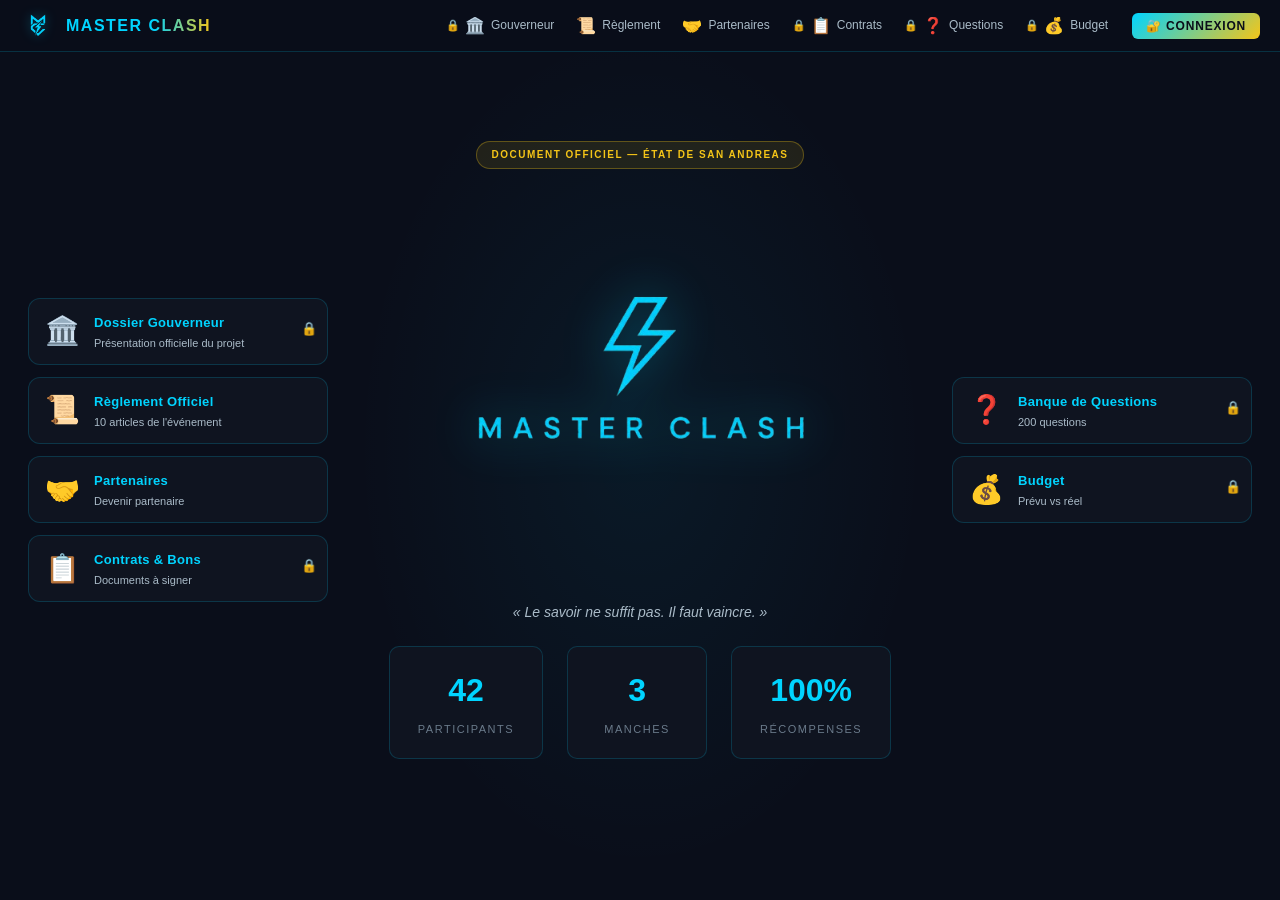
==== commit f52b3803: "feat(nav): icônes + texte adaptatif selon la taille d'écran - HTML : chaque lien nav a maintenant 2 " ====
--- a/index.html
+++ b/index.html
@@ -7,10 +7,8 @@
 <link rel="preconnect" href="https://fonts.googleapis.com">
 <link rel="preconnect" href="https://fonts.gstatic.com" crossorigin>
 <link href="https://fonts.googleapis.com/css2?family=Montserrat:wght@400;600;700;800&display=swap" rel="stylesheet">
-<script src="https://cdnjs.cloudflare.com/ajax/libs/html2canvas/1.4.1/html2canvas.min.js"></script>
-<script src="https://cdnjs.cloudflare.com/ajax/libs/jspdf/2.5.1/jspdf.umd.min.js"></script>
-<script src="https://cdn.jsdelivr.net/npm/qrcode-generator@1.4.4/qrcode.min.js"></script>
 <link rel="stylesheet" href="assets/style.css">
+<script src="assets/lazy-libs.js" defer></script>
 <link rel="icon" type="image/png" sizes="32x32" href="assets/favicon-32x32.png">
 <link rel="icon" type="image/png" sizes="16x16" href="assets/favicon-16x16.png">
 <link rel="apple-touch-icon" sizes="180x180" href="assets/apple-touch-icon.png">
@@ -24,20 +22,23 @@
 <script src="assets/firebase-sync.js"></script>
 <script src="assets/firebase-users.js"></script>
 <script src="assets/firebase-messages.js"></script>
+<script src="assets/firebase-participants.js"></script>
+<script src="assets/firebase-contracts.js"></script>
+<script src="assets/firebase-budget.js"></script>
 </head>
 <body data-page="home">
 <nav class="nav">
   <a class="nav-logo" href="index.html"><img src="assets/logo-mc.png" alt="Master Clash" class="nav-logo-img"><span class="nav-logo-text">MASTER CLASH</span></a>
   <div class="nav-links">
-    <a href="gouverneur.html" class="locked-link" data-section="gouv"><span class="lock-icon">🔒</span>Gouverneur</a>
-    <a href="reglement.html">Règlement</a>
-    <a href="partenaires.html">Partenaires</a>
-    <a href="contrats.html" class="locked-link" data-section="contrats"><span class="lock-icon">🔒</span>Contrats</a>
-    <a href="questions.html" class="locked-link" data-section="ques"><span class="lock-icon">🔒</span>Questions</a>
-    <a href="budget.html" class="locked-link" data-section="budget"><span class="lock-icon">🔒</span>Budget</a>
-    <a href="participants.html" id="nav-participants-link" style="display:none">🎯 Participants</a>
-    <a href="profil.html" id="nav-profil-link" style="display:none">👤 Mon profil</a>
-    <a href="admin.html" class="locked-link" data-section="admin"><span class="lock-icon">🔧</span>Admin</a>
+    <a href="gouverneur.html" class="locked-link" data-section="gouv" title="Dossier Gouverneur"><span class="lock-icon">🔒</span><span class="nav-icon">🏛️</span><span class="nav-text">Gouverneur</span></a>
+    <a href="reglement.html" title="Règlement Officiel"><span class="nav-icon">📜</span><span class="nav-text">Règlement</span></a>
+    <a href="partenaires.html" title="Partenaires"><span class="nav-icon">🤝</span><span class="nav-text">Partenaires</span></a>
+    <a href="contrats.html" class="locked-link" data-section="contrats" title="Contrats &amp; Bons"><span class="lock-icon">🔒</span><span class="nav-icon">📋</span><span class="nav-text">Contrats</span></a>
+    <a href="questions.html" class="locked-link" data-section="ques" title="Banque de Questions"><span class="lock-icon">🔒</span><span class="nav-icon">❓</span><span class="nav-text">Questions</span></a>
+    <a href="budget.html" class="locked-link" data-section="budget" title="Budget"><span class="lock-icon">🔒</span><span class="nav-icon">💰</span><span class="nav-text">Budget</span></a>
+    <a href="participants.html" id="nav-participants-link" style="display:none" title="Participants"><span class="nav-icon">🎯</span><span class="nav-text">Participants</span></a>
+    <a href="profil.html" id="nav-profil-link" style="display:none" title="Mon profil"><span class="nav-icon">👤</span><span class="nav-text">Profil</span></a>
+    <a href="admin.html" class="locked-link" data-section="admin" title="Administration"><span class="lock-icon">🔒</span><span class="nav-icon">🔧</span><span class="nav-text">Admin</span></a>
   </div>
   <div class="nav-user" id="nav-user">
     <button class="nav-msg-btn" id="nav-msg-btn" onclick="openMessageModal()" style="display:none" title="Contacter l'organisateur">📨</button><div class="nav-notif-wrap" id="nav-notif-wrap" style="display:none"><button class="nav-bell" id="nav-bell" onclick="toggleNotifs(event)">🔔<span class="nav-notif-count" id="nav-notif-count">0</span></button><div class="nav-notif-dropdown" id="nav-notif-dropdown"><div class="nav-notif-head"><strong>Notifications</strong><button class="nav-notif-mark" onclick="markAllNotifsRead()">✓ Tout marquer lu</button></div><div class="nav-notif-list" id="nav-notif-list"></div></div></div><button class="nav-login-btn" id="nav-login-btn" onclick="openLoginModal()">🔐 Connexion</button>
@@ -470,5 +471,6 @@
 
 <script src="assets/default_templates.js"></script>
 <script src="assets/app.js"></script>
+<script src="assets/sw-register.js" defer></script>
 </body>
 </html>
--- a/assets/style.css
+++ b/assets/style.css
@@ -138,27 +138,90 @@
 footer{padding:30px 20px;text-align:center;border-top:1px solid rgba(0,212,255,.18);margin-top:60px;color:#6a7a8a;font-size:12px;letter-spacing:1px;background:#0f1420}
 
 /* RESPONSIVE */
+/* === Nav icônes : par défaut on affiche texte, on cache l'icône === */
+.nav-icon{display:none;font-size:16px}
+.nav-text{display:inline}
+
+/* === Tablette (incluant FiveM CEF en 1280x800) === */
+@media(max-width:1280px){
+  .modal{max-width:90vw}
+  .home-3col{grid-template-columns:240px 1fr 240px;gap:16px;padding:20px}
+  .home-card-h{padding:11px 12px;gap:10px}
+  .home-card-h .home-card-icon{font-size:24px}
+  .home-card-h .home-card-title{font-size:12px}
+  .home-card-h .home-card-desc{font-size:10px}
+  /* Sur tablette : on affiche icône + texte côte à côte (compact) */
+  .nav-icon{display:inline;margin-right:4px}
+  .nav-links a{padding:6px 8px;font-size:12px;display:inline-flex;align-items:center;gap:2px}
+}
+/* === Mobile / petite tablette === */
 @media(max-width:768px){
-.nav{padding:0 12px;height:auto;flex-direction:column;align-items:stretch;padding-top:8px;padding-bottom:8px;gap:6px}
-.nav-logo{margin-right:0;justify-content:center;font-size:14px}
-.nav-logo-img{height:28px}
-.nav-links{justify-content:center;gap:4px}
-.nav-links a{padding:5px 9px;font-size:12px}
-html{scroll-padding-top:110px}
-.q-subnav{top:110px}
-.hero{padding-top:130px}
-section{padding:40px 14px}
-.section-title{font-size:22px}
-.hero-stats{gap:12px}
-.stat{padding:12px 18px;min-width:110px}
-.stat-value{font-size:24px}
-}
+  .nav{padding:0 12px;height:auto;flex-direction:column;align-items:stretch;padding-top:8px;padding-bottom:8px;gap:6px}
+  .nav-logo{margin-right:0;justify-content:center;font-size:14px}
+  .nav-logo-img{height:28px}
+  /* Onglets : icônes seules, centrées, sans scroll */
+  .nav-links{
+    justify-content:center;
+    gap:6px;
+    flex-wrap:nowrap;
+    padding-bottom:2px;
+  }
+  .nav-links a{
+    flex-shrink:0;
+    padding:8px 10px;
+    display:inline-flex;
+    align-items:center;
+    gap:0;
+  }
+  .nav-icon{display:inline;font-size:18px;margin:0}
+  .nav-text{display:none} /* on cache le texte → tooltip natif title= prend le relais au hover */
+  .lock-icon{font-size:10px}
+  .nav-user{justify-content:center;flex-wrap:wrap}
+  html{scroll-padding-top:110px}
+  .q-subnav{top:110px}
+  .hero{padding-top:130px}
+  section{padding:40px 14px}
+  .section-title{font-size:22px}
+  .hero-stats{gap:12px}
+  .stat{padding:12px 18px;min-width:110px}
+  .stat-value{font-size:24px}
+  /* Modales : pleine largeur sur mobile */
+  .modal{max-width:95vw;padding:18px}
+  .modal-overlay{padding:10px !important}
+  /* Boutons admin : pleine largeur empilés */
+  .admin-btn,.modal-btn{padding:10px 14px;font-size:12px}
+  /* Tableaux scrollables horizontalement */
+  .table-wrap{overflow-x:auto;-webkit-overflow-scrolling:touch}
+  /* Budget : grille en colonne unique */
+  .budget-summary-grid{grid-template-columns:1fr 1fr}
+}
+/* === Petit mobile === */
 @media(max-width:480px){
-body{font-size:14px}
-.hero h1{letter-spacing:2px}
-.q-card{padding:12px 14px}
-.q-text{font-size:14px}
-th,td{padding:8px 10px;font-size:12px}
+  body{font-size:14px}
+  .hero h1{letter-spacing:2px}
+  .q-card{padding:12px 14px}
+  .q-text{font-size:14px}
+  th,td{padding:8px 10px;font-size:12px}
+  /* Cards d'accueil : icone à gauche, texte qui wrap */
+  .home-card-h{padding:10px}
+  .home-card-h .home-card-icon{font-size:22px}
+  /* Inputs : taille minimum tactile (44px Apple HIG) */
+  input[type=text],input[type=password],input[type=number],input[type=email],input[type=date],textarea,select,.auth-input{min-height:42px;font-size:16px /* évite le zoom auto iOS */}
+  button,.modal-btn,.admin-btn,.user-item-btn{min-height:38px}
+  /* Modales : padding très réduit */
+  .modal{padding:14px;max-height:90vh;overflow-y:auto}
+  /* Stats hero plus compactes */
+  .hero-stats{flex-direction:column;align-items:center}
+  .stat{width:100%;max-width:280px}
+  /* Budget summary : 1 colonne */
+  .budget-summary-grid{grid-template-columns:1fr}
+}
+/* === Format tablette in-game FiveM (souvent 16:10 ou 16:9) === */
+@media(min-width:1024px) and (max-width:1366px) and (max-height:900px){
+  /* Compresse le hero pour tenir sans scroll sur écran tablette horizontale */
+  .home-3col{padding:16px 20px;gap:18px}
+  .home-center .hero-wordmark img{max-width:min(360px,70%)}
+  .home-center .hero-tagline{font-size:13px}
 }
 
 /* ========== LOCKED SECTIONS (compatible CEF FiveM : pas de blur, masquage total) ========== */
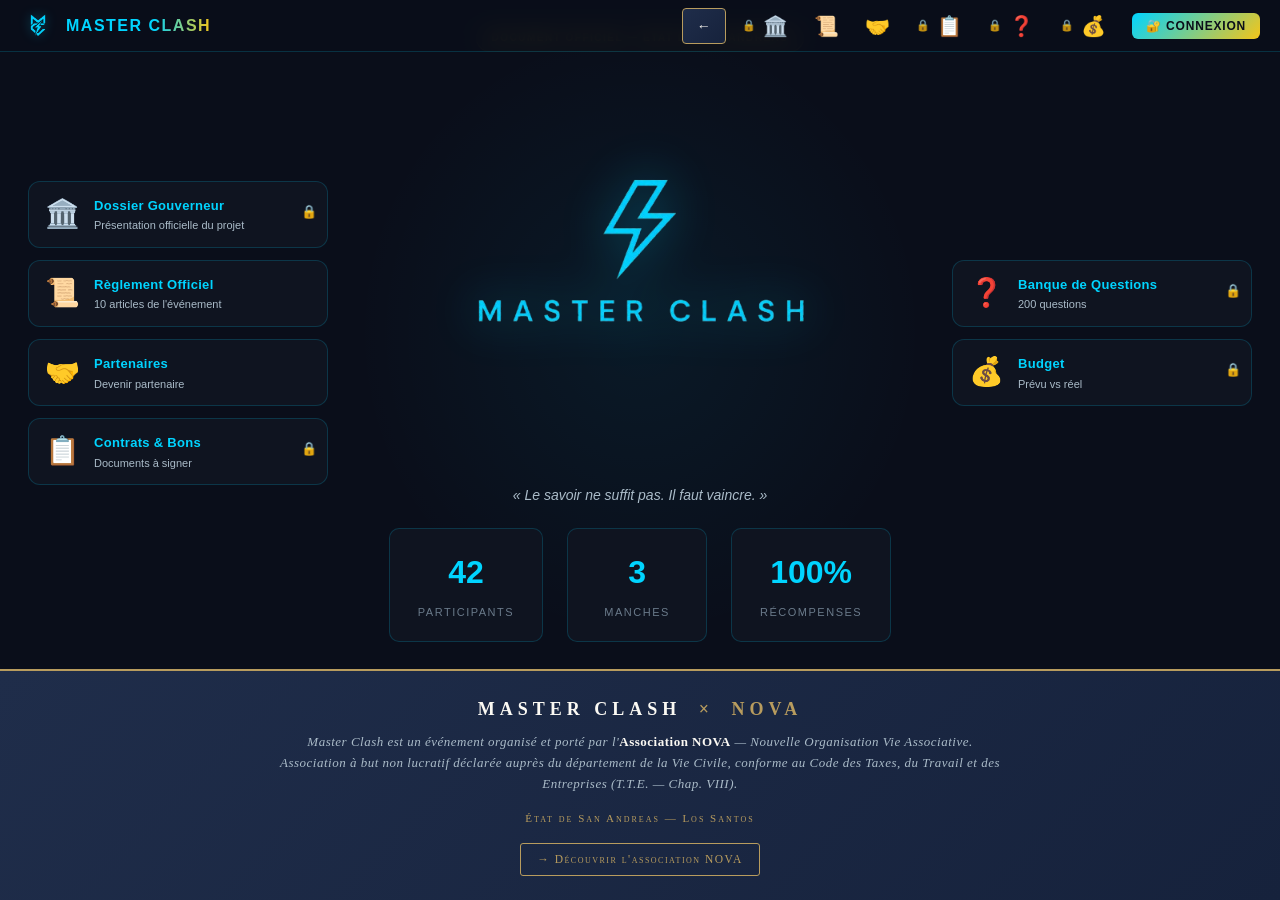
==== commit 17c21447: "fix(firebase): SDK Firebase auto-hébergé + cache-bust pour le CEF (chargement en jeu) Co-Authored-By" ====
--- a/index.html
+++ b/index.html
@@ -14,10 +14,10 @@
 <link rel="apple-touch-icon" sizes="180x180" href="assets/apple-touch-icon.png">
 <link rel="manifest" href="assets/site.webmanifest">
 <link rel="shortcut icon" href="assets/favicon.ico">
-<script src="https://www.gstatic.com/firebasejs/10.7.1/firebase-app-compat.js"></script>
-<script src="https://www.gstatic.com/firebasejs/10.7.1/firebase-firestore-compat.js"></script>
-<script src="https://www.gstatic.com/firebasejs/10.7.1/firebase-auth-compat.js"></script>
-<script src="assets/firebase-init.js"></script>
+<script src="assets/vendor/firebase-app-compat.js"></script>
+<script src="assets/vendor/firebase-firestore-compat.js"></script>
+<script src="assets/vendor/firebase-auth-compat.js"></script>
+<script src="assets/firebase-init.js?v=lp1"></script>
 <script src="assets/firebase-data.js"></script>
 <script src="assets/firebase-sync.js"></script>
 <script src="assets/firebase-users.js"></script>
--- a/assets/style.css
+++ b/assets/style.css
@@ -138,9 +138,36 @@
 footer{padding:30px 20px;text-align:center;border-top:1px solid rgba(0,212,255,.18);margin-top:60px;color:#6a7a8a;font-size:12px;letter-spacing:1px;background:#0f1420}
 
 /* RESPONSIVE */
-/* === Nav icônes : par défaut on affiche texte, on cache l'icône === */
-.nav-icon{display:none;font-size:16px}
-.nav-text{display:inline}
+/* === Nav : icônes seules partout + tooltip custom stylé au survol === */
+.nav-icon{display:inline;font-size:20px;line-height:1}
+.nav-text{display:none}
+.nav-links a{display:inline-flex;align-items:center;gap:4px;padding:8px 10px;border-radius:6px;transition:background .15s;position:relative}
+.nav-links a:hover{background:rgba(0,212,255,.12)}
+.nav-links a .lock-icon{font-size:11px;opacity:.85}
+/* Tooltip custom — apparaît instantanément, joli style néon */
+.nav-links a::after{
+  content:attr(title);
+  position:absolute;
+  bottom:-36px;
+  left:50%;
+  transform:translateX(-50%) translateY(-6px);
+  background:#1a1f2e;
+  color:#00d4ff;
+  border:1px solid rgba(0,212,255,.4);
+  padding:5px 12px;
+  border-radius:6px;
+  white-space:nowrap;
+  font-size:11px;
+  font-weight:700;
+  letter-spacing:.5px;
+  text-transform:uppercase;
+  opacity:0;
+  pointer-events:none;
+  transition:opacity .15s ease,transform .15s ease;
+  z-index:100;
+  box-shadow:0 4px 16px rgba(0,212,255,.25);
+}
+.nav-links a:hover::after{opacity:1;transform:translateX(-50%) translateY(0)}
 
 /* === Tablette (incluant FiveM CEF en 1280x800) === */
 @media(max-width:1280px){
@@ -150,9 +177,6 @@
   .home-card-h .home-card-icon{font-size:24px}
   .home-card-h .home-card-title{font-size:12px}
   .home-card-h .home-card-desc{font-size:10px}
-  /* Sur tablette : on affiche icône + texte côte à côte (compact) */
-  .nav-icon{display:inline;margin-right:4px}
-  .nav-links a{padding:6px 8px;font-size:12px;display:inline-flex;align-items:center;gap:2px}
 }
 /* === Mobile / petite tablette === */
 @media(max-width:768px){
@@ -191,7 +215,7 @@
   /* Boutons admin : pleine largeur empilés */
   .admin-btn,.modal-btn{padding:10px 14px;font-size:12px}
   /* Tableaux scrollables horizontalement */
-  .table-wrap{overflow-x:auto;-webkit-overflow-scrolling:touch}
+  .table-wrap{overflow-x:auto}
   /* Budget : grille en colonne unique */
   .budget-summary-grid{grid-template-columns:1fr 1fr}
 }
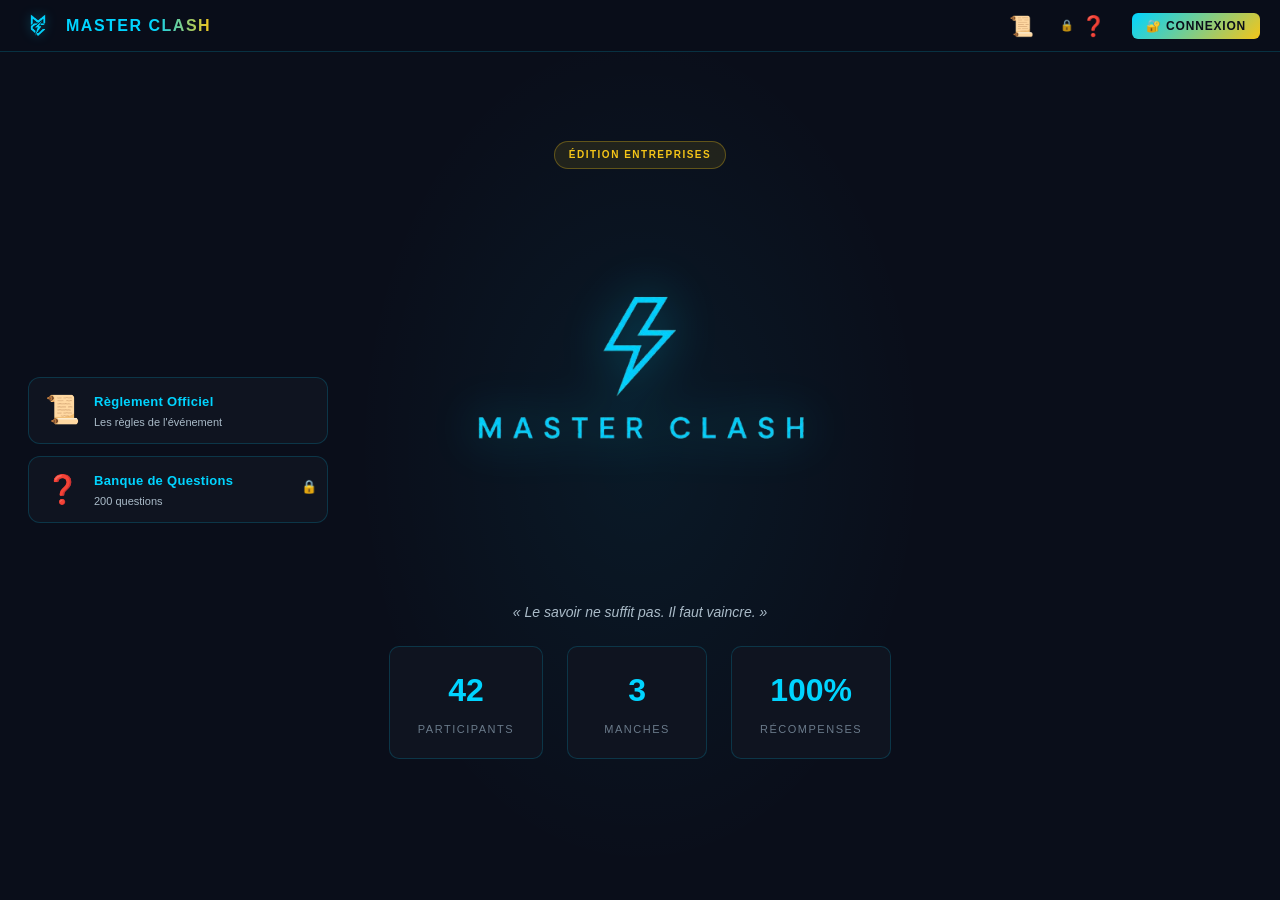
==== commit 94e9825a: "feat(edition-entreprises): banque en Firestore + lockdown auth + refonte edition Migration anti-fuit" ====
--- a/index.html
+++ b/index.html
@@ -21,27 +21,20 @@
 <script src="assets/firebase-data.js"></script>
 <script src="assets/firebase-sync.js"></script>
 <script src="assets/firebase-users.js"></script>
-<script src="assets/firebase-messages.js"></script>
 <script src="assets/firebase-participants.js"></script>
-<script src="assets/firebase-contracts.js"></script>
-<script src="assets/firebase-budget.js"></script>
 </head>
 <body data-page="home">
 <nav class="nav">
   <a class="nav-logo" href="index.html"><img src="assets/logo-mc.png" alt="Master Clash" class="nav-logo-img"><span class="nav-logo-text">MASTER CLASH</span></a>
   <div class="nav-links">
-    <a href="gouverneur.html" class="locked-link" data-section="gouv" title="Dossier Gouverneur"><span class="lock-icon">🔒</span><span class="nav-icon">🏛️</span><span class="nav-text">Gouverneur</span></a>
     <a href="reglement.html" title="Règlement Officiel"><span class="nav-icon">📜</span><span class="nav-text">Règlement</span></a>
-    <a href="partenaires.html" title="Partenaires"><span class="nav-icon">🤝</span><span class="nav-text">Partenaires</span></a>
-    <a href="contrats.html" class="locked-link" data-section="contrats" title="Contrats &amp; Bons"><span class="lock-icon">🔒</span><span class="nav-icon">📋</span><span class="nav-text">Contrats</span></a>
     <a href="questions.html" class="locked-link" data-section="ques" title="Banque de Questions"><span class="lock-icon">🔒</span><span class="nav-icon">❓</span><span class="nav-text">Questions</span></a>
-    <a href="budget.html" class="locked-link" data-section="budget" title="Budget"><span class="lock-icon">🔒</span><span class="nav-icon">💰</span><span class="nav-text">Budget</span></a>
     <a href="participants.html" id="nav-participants-link" style="display:none" title="Participants"><span class="nav-icon">🎯</span><span class="nav-text">Participants</span></a>
     <a href="profil.html" id="nav-profil-link" style="display:none" title="Mon profil"><span class="nav-icon">👤</span><span class="nav-text">Profil</span></a>
     <a href="admin.html" class="locked-link" data-section="admin" title="Administration"><span class="lock-icon">🔒</span><span class="nav-icon">🔧</span><span class="nav-text">Admin</span></a>
   </div>
   <div class="nav-user" id="nav-user">
-    <button class="nav-msg-btn" id="nav-msg-btn" onclick="openMessageModal()" style="display:none" title="Contacter l'organisateur">📨</button><div class="nav-notif-wrap" id="nav-notif-wrap" style="display:none"><button class="nav-bell" id="nav-bell" onclick="toggleNotifs(event)">🔔<span class="nav-notif-count" id="nav-notif-count">0</span></button><div class="nav-notif-dropdown" id="nav-notif-dropdown"><div class="nav-notif-head"><strong>Notifications</strong><button class="nav-notif-mark" onclick="markAllNotifsRead()">✓ Tout marquer lu</button></div><div class="nav-notif-list" id="nav-notif-list"></div></div></div><button class="nav-login-btn" id="nav-login-btn" onclick="openLoginModal()">🔐 Connexion</button>
+    <div class="nav-notif-wrap" id="nav-notif-wrap" style="display:none"><button class="nav-bell" id="nav-bell" onclick="toggleNotifs(event)">🔔<span class="nav-notif-count" id="nav-notif-count">0</span></button><div class="nav-notif-dropdown" id="nav-notif-dropdown"><div class="nav-notif-head"><strong>Notifications</strong><button class="nav-notif-mark" onclick="markAllNotifsRead()">✓ Tout marquer lu</button></div><div class="nav-notif-list" id="nav-notif-list"></div></div></div><button class="nav-login-btn" id="nav-login-btn" onclick="openLoginModal()">🔐 Connexion</button>
     <div class="nav-user-box" id="nav-user-box" style="display:none">
       <img class="nav-avatar" id="nav-avatar" src="" alt="">
       <div class="nav-user-text">
@@ -54,40 +47,25 @@
 </nav>
 <main class="home-3col" id="top">
   <aside class="home-side home-side-left">
-    <a href="gouverneur.html" class="home-card home-card-h" data-perm="gouv">
-      <div class="home-card-icon">🏛️</div>
-      <div class="home-card-text">
-        <div class="home-card-title">Dossier Gouverneur</div>
-        <div class="home-card-desc">Présentation officielle du projet</div>
-      </div>
-      <div class="home-card-lock" style="display:none">🔒</div>
-    </a>
     <a href="reglement.html" class="home-card home-card-h">
       <div class="home-card-icon">📜</div>
       <div class="home-card-text">
         <div class="home-card-title">Règlement Officiel</div>
-        <div class="home-card-desc">10 articles de l'événement</div>
-      </div>
-    </a>
-    <a href="partenaires.html" class="home-card home-card-h">
-      <div class="home-card-icon">🤝</div>
-      <div class="home-card-text">
-        <div class="home-card-title">Partenaires</div>
-        <div class="home-card-desc">Devenir partenaire</div>
-      </div>
-    </a>
-    <a href="contrats.html" class="home-card home-card-h" data-perm="contrats">
-      <div class="home-card-icon">📋</div>
-      <div class="home-card-text">
-        <div class="home-card-title">Contrats &amp; Bons</div>
-        <div class="home-card-desc">Documents à signer</div>
+        <div class="home-card-desc">Les règles de l'événement</div>
+      </div>
+    </a>
+    <a href="questions.html" class="home-card home-card-h" data-perm="ques">
+      <div class="home-card-icon">❓</div>
+      <div class="home-card-text">
+        <div class="home-card-title">Banque de Questions</div>
+        <div class="home-card-desc">200 questions</div>
       </div>
       <div class="home-card-lock" style="display:none">🔒</div>
     </a>
   </aside>
 
   <div class="home-center">
-    <div class="hero-badge">Document officiel — État de San Andreas</div>
+    <div class="hero-badge">Édition Entreprises</div>
     <h1 class="hero-wordmark"><img src="assets/logo-wordmark.png" alt="MASTER CLASH"></h1>
     <div class="hero-tagline">« Le savoir ne suffit pas. Il faut vaincre. »</div>
     <div class="hero-stats">
@@ -98,22 +76,6 @@
   </div>
 
   <aside class="home-side home-side-right">
-    <a href="questions.html" class="home-card home-card-h" data-perm="ques">
-      <div class="home-card-icon">❓</div>
-      <div class="home-card-text">
-        <div class="home-card-title">Banque de Questions</div>
-        <div class="home-card-desc">200 questions</div>
-      </div>
-      <div class="home-card-lock" style="display:none">🔒</div>
-    </a>
-    <a href="budget.html" class="home-card home-card-h" data-perm="budget">
-      <div class="home-card-icon">💰</div>
-      <div class="home-card-text">
-        <div class="home-card-title">Budget</div>
-        <div class="home-card-desc">Prévu vs réel</div>
-      </div>
-      <div class="home-card-lock" style="display:none">🔒</div>
-    </a>
     <a href="participants.html" class="home-card home-card-h" id="home-card-participants" style="display:none">
       <div class="home-card-icon">🎯</div>
       <div class="home-card-text">
@@ -125,14 +87,14 @@
       <div class="home-card-icon">👤</div>
       <div class="home-card-text">
         <div class="home-card-title">Mon profil</div>
-        <div class="home-card-desc">Infos &amp; mes contrats</div>
+        <div class="home-card-desc">Mon compte</div>
       </div>
     </a>
     <a href="admin.html" class="home-card home-card-h home-card-admin" id="home-card-admin" style="display:none">
       <div class="home-card-icon">🔧</div>
       <div class="home-card-text">
         <div class="home-card-title">Administration</div>
-        <div class="home-card-desc">Gestion système</div>
+        <div class="home-card-desc">Comptes &amp; système</div>
       </div>
     </a>
   </aside>
@@ -156,12 +118,22 @@
 <div class="modal-overlay" id="login-modal">
   <div class="modal" style="max-width:440px">
     <div class="modal-logo"><img src="assets/logo-mc.png" alt="Master Clash"></div>
-    <div class="modal-sub">Connexion partenaire</div>
+    <div class="modal-sub">Connexion</div>
     <h3>Identifiez-vous</h3>
     <p>Saisissez vos identifiants fournis par l'organisateur.</p>
     <form id="login-form" onsubmit="return false" style="text-align:left">
-      <label class="auth-label">Nom d'utilisateur</label>
-      <input type="text" id="login-username" placeholder="ex: vinewood" autocomplete="off" class="auth-input">
+      <div style="display:flex;gap:10px;flex-wrap:wrap">
+        <div style="flex:1;min-width:150px">
+          <label class="auth-label">Nom (RP)</label>
+          <input type="text" id="login-nom" placeholder="Nom" autocomplete="off" class="auth-input">
+        </div>
+        <div style="flex:1;min-width:150px">
+          <label class="auth-label">Prénom (RP)</label>
+          <input type="text" id="login-prenom" placeholder="Prénom" autocomplete="off" class="auth-input">
+        </div>
+      </div>
+      <label class="auth-label">🎮 ID en jeu</label>
+      <input type="text" id="login-idig" placeholder="ex: 122653" autocomplete="off" class="auth-input">
       <label class="auth-label">Mot de passe</label>
       <input type="password" id="login-password" placeholder="••••••••" autocomplete="off" class="auth-input">
       <div class="modal-error" id="login-error"></div>
@@ -170,93 +142,7 @@
         <button type="submit" class="modal-btn modal-btn-primary" onclick="doLogin()">Se connecter</button>
       </div>
     </form>
-    <div style="margin-top:14px;text-align:center">
-      <a href="#" onclick="closeLoginModal();openForgotModal();return false" style="color:#aabbc8;font-size:12px;text-decoration:underline">🔐 Mot de passe oublié ?</a>
-    </div>
-    <div style="margin-top:14px;padding-top:14px;border-top:1px solid rgba(0,212,255,.15);text-align:center;color:#aabbc8;font-size:13px">
-      Pas encore inscrit ?
-      <a href="#" onclick="closeLoginModal();openRegisterModal();return false" style="color:#f5c518;font-weight:700;text-decoration:underline;margin-left:6px">Créer un compte</a>
-    </div>
-  </div>
-</div>
-
-<!-- ===== MODAL MOT DE PASSE OUBLIÉ ===== -->
-<div class="modal-overlay" id="forgot-modal">
-  <div class="modal" style="max-width:460px;text-align:left">
-    <div class="modal-logo" style="text-align:center"><img src="assets/logo-mc.png" alt="Master Clash"></div>
-    <div class="modal-sub" style="text-align:center">Mot de passe oublié</div>
-    <h3 style="text-align:center" id="forgot-title">Étape 1/3</h3>
-    <div id="forgot-step-1">
-      <p style="text-align:center;color:#aabbc8">Saisissez votre nom d'utilisateur pour récupérer votre mot de passe.</p>
-      <label class="auth-label">Nom d'utilisateur</label>
-      <input type="text" id="forgot-username" placeholder="ex: vinewood" autocomplete="off" class="auth-input">
-    </div>
-    <div id="forgot-step-2" style="display:none">
-      <p style="text-align:center;color:#aabbc8">Répondez à votre question secrète :</p>
-      <div id="forgot-question-display" style="background:#141926;padding:12px;border-radius:8px;border-left:3px solid #f5c518;color:#f5c518;font-style:italic;margin-bottom:12px"></div>
-      <label class="auth-label">Votre réponse</label>
-      <input type="text" id="forgot-answer" placeholder="Réponse à la question" autocomplete="off" class="auth-input">
-    </div>
-    <div id="forgot-step-3" style="display:none">
-      <p style="text-align:center;color:#00e676">✓ Question vérifiée. Définissez votre nouveau mot de passe :</p>
-      <label class="auth-label">Nouveau mot de passe</label>
-      <input type="password" id="forgot-newpwd" placeholder="••••••••" autocomplete="off" class="auth-input">
-      <label class="auth-label">Confirmer</label>
-      <input type="password" id="forgot-newpwd2" placeholder="••••••••" autocomplete="off" class="auth-input">
-    </div>
-    <div class="modal-error" id="forgot-error"></div>
-    <div class="modal-actions">
-      <button type="button" class="modal-btn modal-btn-secondary" onclick="closeForgotModal()">Annuler</button>
-      <button type="button" class="modal-btn modal-btn-primary" id="forgot-next-btn" onclick="forgotNext()">Continuer →</button>
-    </div>
-  </div>
-</div>
-
-<!-- ===== MODAL INSCRIPTION (auto-inscription partenaire) ===== -->
-<div class="modal-overlay" id="register-modal" style="align-items:flex-start;padding:30px 20px;overflow-y:auto">
-  <div class="modal" style="max-width:480px;text-align:left">
-    <div class="modal-logo" style="text-align:center"><img src="assets/logo-mc.png" alt="Master Clash"></div>
-    <div class="modal-sub" style="text-align:center">Inscription partenaire</div>
-    <h3 style="text-align:center">Créer mon compte</h3>
-    <p style="text-align:center;color:#aabbc8">Renseignez les infos de votre entreprise. Votre compte aura accès au Règlement, aux Partenaires et aux Contrats. Pour des droits supplémentaires, contactez l'organisateur.</p>
-    <form id="register-form" onsubmit="return false">
-      <label class="auth-label">Nom d'utilisateur (login)</label>
-      <input type="text" id="reg-username" placeholder="ex: vinewood" autocomplete="off" class="auth-input">
-      <label class="auth-label">Nom de l'entreprise / affiché</label>
-      <input type="text" id="reg-displayname" placeholder="ex: Vinewood Salon" autocomplete="off" class="auth-input">
-      <label class="auth-label">Mot de passe</label>
-      <input type="password" id="reg-password" placeholder="••••••••" autocomplete="off" class="auth-input">
-      <label class="auth-label">Confirmer le mot de passe</label>
-      <input type="password" id="reg-password2" placeholder="••••••••" autocomplete="off" class="auth-input">
-      <label class="auth-label">Avatar (logo entreprise — optionnel)</label>
-      <div class="avatar-row">
-        <img id="reg-avatar-preview" class="avatar-preview" src="" alt="">
-        <input type="file" id="reg-avatar-file" accept="image/*" style="display:none" onchange="handleRegAvatarUpload(event)">
-        <button type="button" class="modal-btn modal-btn-secondary" onclick="document.getElementById('reg-avatar-file').click()">📷 Choisir une image</button>
-      </div>
-      <label class="auth-label">🔐 Question secrète (pour récupérer votre mot de passe)</label>
-      <select id="reg-secret-question" class="auth-input">
-        <option value="">— Choisissez une question —</option>
-        <option value="pet">Quel est le nom de votre premier animal de compagnie ?</option>
-        <option value="mother">Quel est le nom de jeune fille de votre mère ?</option>
-        <option value="city">Dans quelle ville êtes-vous né(e) ?</option>
-        <option value="friend">Quel est le nom de votre meilleur ami d'enfance ?</option>
-        <option value="color">Quelle est votre couleur préférée ?</option>
-        <option value="car">Quel est le modèle de votre première voiture ?</option>
-        <option value="school">Quel était le nom de votre école primaire ?</option>
-      </select>
-      <label class="auth-label">Réponse (sensible à la casse)</label>
-      <input type="text" id="reg-secret-answer" placeholder="Votre réponse" autocomplete="off" class="auth-input">
-      <div class="modal-error" id="register-error"></div>
-      <div class="modal-actions">
-        <button type="button" class="modal-btn modal-btn-secondary" onclick="closeRegisterModal()">Annuler</button>
-        <button type="submit" class="modal-btn modal-btn-primary" onclick="doRegister()">Créer le compte</button>
-      </div>
-    </form>
-    <div style="margin-top:14px;padding-top:12px;border-top:1px solid rgba(0,212,255,.15);text-align:center;color:#aabbc8;font-size:12px">
-      Déjà inscrit ?
-      <a href="#" onclick="closeRegisterModal();openLoginModal();return false" style="color:#00d4ff;font-weight:700;text-decoration:underline;margin-left:6px">Se connecter</a>
-    </div>
+
   </div>
 </div>
 
@@ -267,10 +153,18 @@
     <div class="modal-sub" style="text-align:center" id="user-modal-sub">Créer un utilisateur</div>
     <h3 id="user-modal-title" style="text-align:center">Nouvel utilisateur</h3>
     <form id="user-form" onsubmit="return false">
-      <label class="auth-label">Nom d'utilisateur (login)</label>
-      <input type="text" id="user-username" placeholder="ex: vinewood" autocomplete="off" class="auth-input">
-      <label class="auth-label">Nom affiché (entreprise / personne)</label>
-      <input type="text" id="user-displayname" placeholder="ex: Vinewood Salon" autocomplete="off" class="auth-input">
+      <label class="auth-label">🎮 ID en jeu (identifiant de connexion)</label>
+      <input type="text" id="user-idig" placeholder="ex: 122653" autocomplete="off" class="auth-input">
+      <div style="display:flex;gap:10px;flex-wrap:wrap">
+        <div style="flex:1;min-width:150px">
+          <label class="auth-label">Nom (RP)</label>
+          <input type="text" id="user-nom" placeholder="Nom" autocomplete="off" class="auth-input">
+        </div>
+        <div style="flex:1;min-width:150px">
+          <label class="auth-label">Prénom (RP)</label>
+          <input type="text" id="user-prenom" placeholder="Prénom" autocomplete="off" class="auth-input">
+        </div>
+      </div>
       <label class="auth-label" id="user-pw-label">Mot de passe</label>
       <div style="display:flex;gap:6px;align-items:stretch">
         <input type="text" id="user-password" placeholder="Mot de passe (visible)" autocomplete="off" class="auth-input" style="flex:1">
@@ -285,19 +179,11 @@
       </div>
       <label class="auth-label">Rôle &amp; permissions</label>
       <div style="background:#141926;padding:12px;border-radius:8px;border:1px solid rgba(0,212,255,.15)">
-        <label class="perm-line"><input type="checkbox" id="user-isadmin"> <strong style="color:#f5c518">👑 Compte ADMIN (tous les droits)</strong></label>
-        <div style="margin:10px 0 6px;font-size:11px;color:#6a7a8a;text-transform:uppercase;letter-spacing:1px">Sections accessibles</div>
-        <label class="perm-line"><input type="checkbox" class="perm-cb" data-perm="regl" checked> Règlement</label>
-        <label class="perm-line"><input type="checkbox" class="perm-cb" data-perm="part" checked> Partenaires</label>
-        <label class="perm-line"><input type="checkbox" class="perm-cb" data-perm="contrats" checked> Contrats (consultation &amp; signature)</label>
-        <label class="perm-line"><input type="checkbox" class="perm-cb" data-perm="gouv"> Dossier Gouverneur</label>
-        <label class="perm-line"><input type="checkbox" class="perm-cb" data-perm="ques"> Banque de Questions</label>
-        <label class="perm-line"><input type="checkbox" class="perm-cb" data-perm="budget"> Budget</label>
-        <label class="perm-line"><input type="checkbox" class="perm-cb" data-perm="bons"> Bons Officiels</label>
-        <div style="margin:10px 0 6px;font-size:11px;color:#6a7a8a;text-transform:uppercase;letter-spacing:1px">Actions privilégiées</div>
-        <label class="perm-line"><input type="checkbox" class="perm-cb" data-perm="validate"> Valider les contrats (signature organisateur)</label>
-        <label class="perm-line"><input type="checkbox" class="perm-cb" data-perm="all_contracts"> Voir TOUS les contrats des partenaires</label>
-        <label class="perm-line"><input type="checkbox" class="perm-cb" data-perm="print"> Imprimer / télécharger PNG</label>
+        <label class="perm-line" data-super="1"><input type="checkbox" id="user-isadmin"> <strong style="color:#f5c518">👑 Compte ADMIN (tous les droits)</strong></label>
+        <div style="margin:10px 0 6px;font-size:11px;color:#6a7a8a;text-transform:uppercase;letter-spacing:1px">Accès accordés</div>
+        <label class="perm-line"><input type="checkbox" class="perm-cb" data-perm="participants" checked> 🎯 Inscriptions (gérer les participants)</label>
+        <label class="perm-line" data-super="1"><input type="checkbox" class="perm-cb" data-perm="ques"> ❓ Banque de questions <span style="color:#6a7a8a;font-size:11px">— sensible</span></label>
+        <label class="perm-line" data-super="1"><input type="checkbox" class="perm-cb" data-perm="gestion"> 🛠️ Gestion des comptes (créer / modifier)</label>
       </div>
       <div class="modal-error" id="user-error"></div>
       <div class="modal-actions">
@@ -469,7 +355,6 @@
   </div>
 </div>
 
-<script src="assets/default_templates.js"></script>
 <script src="assets/app.js"></script>
 <script src="assets/sw-register.js" defer></script>
 </body>
